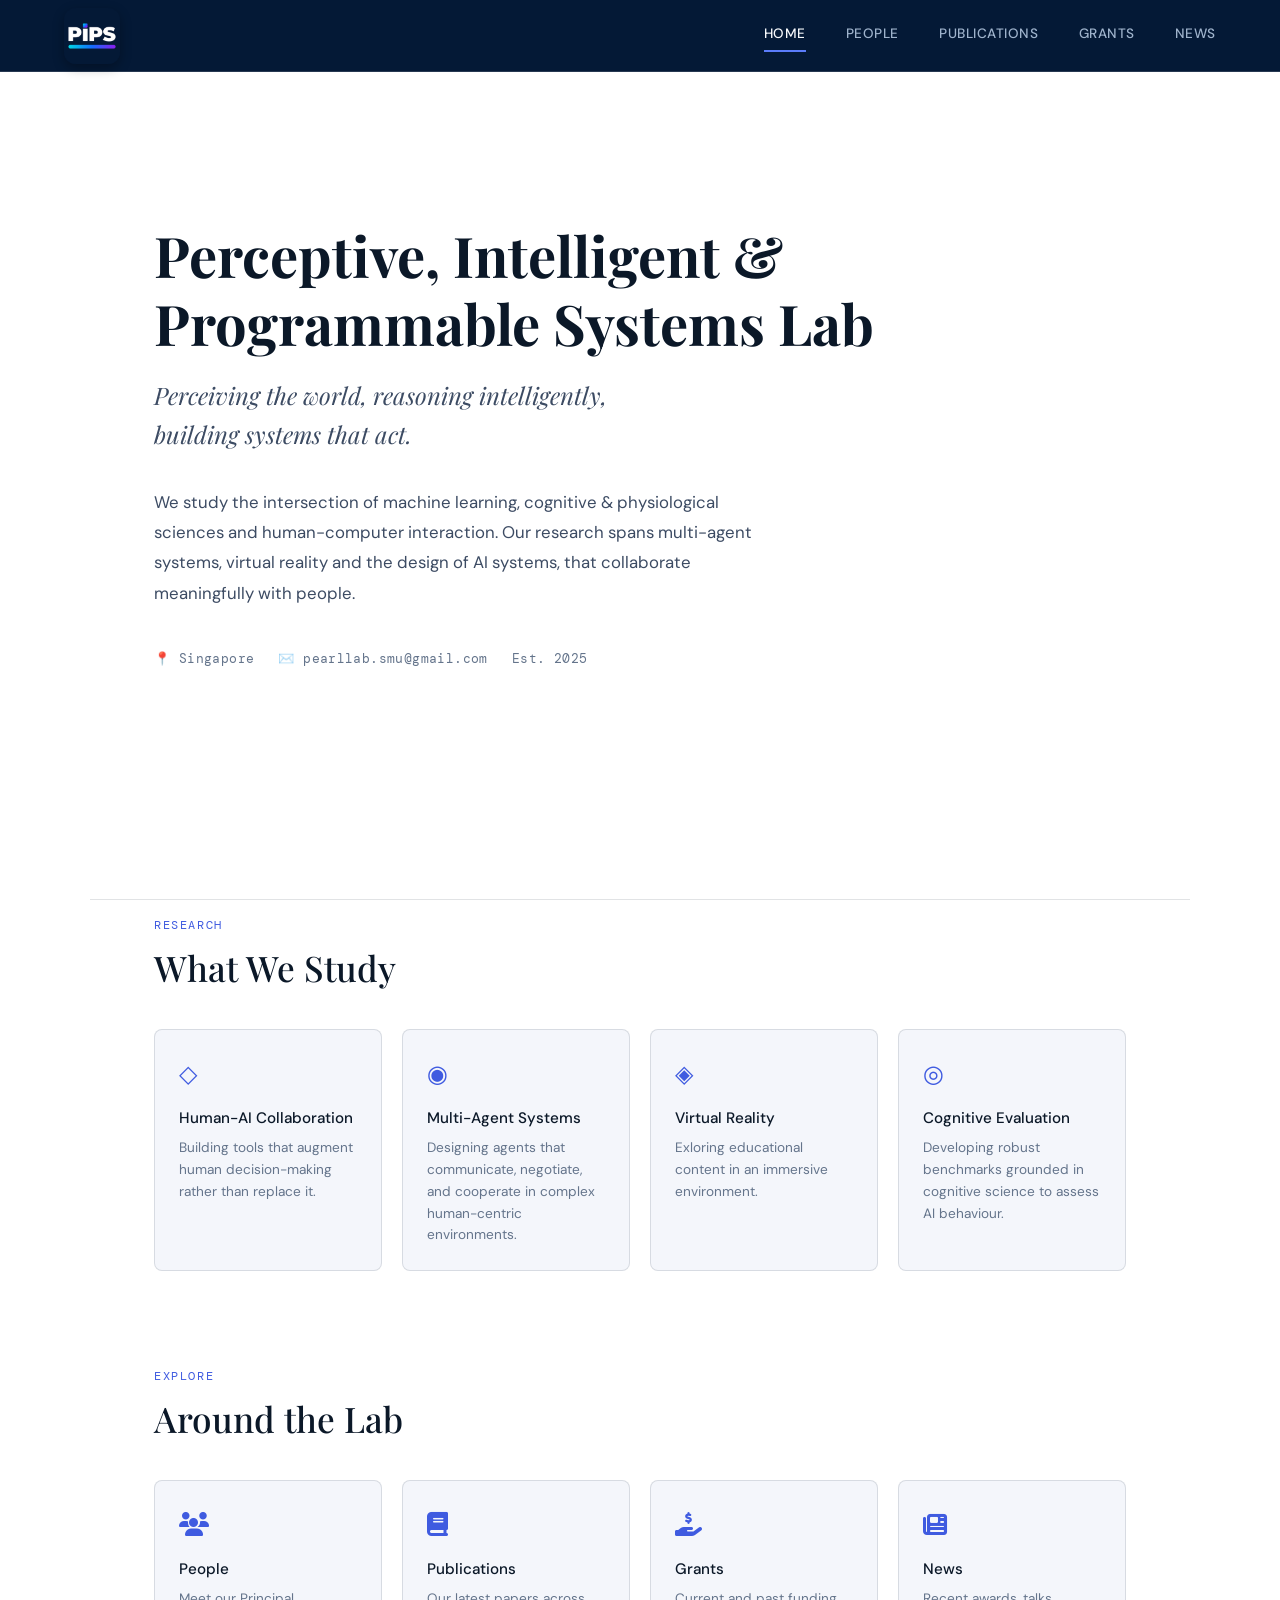
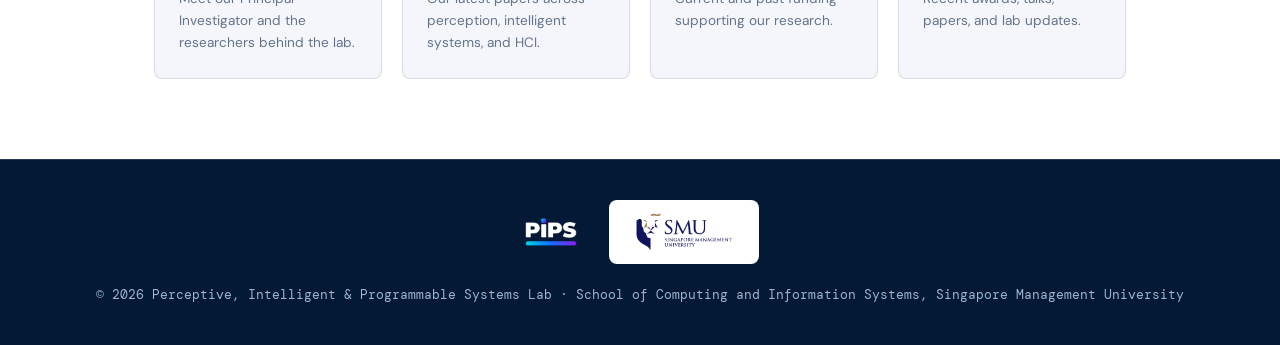
==== index.html @ 7d887eaa "people sub pages" ====
<!DOCTYPE html>
<html lang="en">

<head>
  <meta charset="UTF-8" />
  <meta name="viewport" content="width=device-width, initial-scale=1.0" />
  <title>PIPS Lab</title>
  <link rel="icon" href="/images/PIPS-favicons/favicon.ico" sizes="48x48">
  <link rel="icon" type="image/png" sizes="32x32" href="/images/PIPS-favicons/favicon-32x32.png">
  <link rel="icon" type="image/png" sizes="16x16" href="/images/PIPS-favicons/favicon-16x16.png">
  <link rel="apple-touch-icon" sizes="180x180" href="/images/PIPS-favicons/apple-touch-icon.png">
  <link rel="manifest" href="/images/PIPS-favicons/site.webmanifest">
  <meta name="theme-color" content="#041936">
  <link rel="preconnect" href="https://fonts.googleapis.com" />
  <link rel="preconnect" href="https://fonts.gstatic.com" crossorigin />
  <link rel="stylesheet" href="https://cdnjs.cloudflare.com/ajax/libs/font-awesome/6.5.1/css/all.min.css" />
  <link
    href="https://fonts.googleapis.com/css2?family=Playfair+Display:ital,wght@0,500;0,700;1,500&family=DM+Sans:wght@300;400;500&family=DM+Mono:wght@400&display=swap"
    rel="stylesheet" />
  <meta name="google-site-verification" content="FxL3fvfdQCImdmo99AYAmWjwoZoB-DfS0PSXIp6NQ-M" />
  <link rel="stylesheet" href="/styles.css" />
</head>

<body>

  <nav id="main-nav">
    <a class="nav-brand" href="/index.html">
      <img src="/images/PIPS-favicons/apple-touch-icon.png" alt="PIPS Lab Logo" id="nav-logo" />
    </a>
    <a class="nav-link active" href="/index.html">Home</a>
    <a class="nav-link" href="/people.html">People</a>
    <a class="nav-link" href="/publications.html">Publications</a>
    <a class="nav-link" href="/grants.html">Grants</a>
    <a class="nav-link" href="/news.html">News</a>
  </nav>

  <main>

  <section id="home">
    <h1 id="hero-fullname"></h1>
    <p class="hero-tagline" id="hero-tagline"></p>
    <p class="hero-desc" id="hero-desc"></p>
    <div class="hero-meta" id="hero-meta"></div>
  </section>

  <section id="research">
    <p class="section-label">Research</p>
    <h2>What We Study</h2>
    <div class="themes-grid" id="themes-grid"></div>
  </section>

  <section id="explore">
    <p class="section-label">Explore</p>
    <h2>Around the Lab</h2>
    <div class="portal-grid">
      <a class="theme-card fade-in" href="/people.html">
        <div class="theme-icon"><i class="fa-solid fa-users"></i></div>
        <div class="theme-title">People</div>
        <div class="theme-text">Meet our Principal Investigator and the researchers behind the lab.</div>
      </a>
      <a class="theme-card fade-in" href="/publications.html">
        <div class="theme-icon"><i class="fa-solid fa-book"></i></div>
        <div class="theme-title">Publications</div>
        <div class="theme-text">Our latest papers across perception, intelligent systems, and HCI.</div>
      </a>
      <a class="theme-card fade-in" href="/grants.html">
        <div class="theme-icon"><i class="fa-solid fa-hand-holding-dollar"></i></div>
        <div class="theme-title">Grants</div>
        <div class="theme-text">Current and past funding supporting our research.</div>
      </a>
      <a class="theme-card fade-in" href="/news.html">
        <div class="theme-icon"><i class="fa-solid fa-newspaper"></i></div>
        <div class="theme-title">News</div>
        <div class="theme-text">Recent awards, talks, papers, and lab updates.</div>
      </a>
    </div>
  </section>

  </main>

  <footer id="footer"></footer>

  <script src="/script.js" defer></script>
</body>

</html>
---- styles.css ----
*,
*::before,
*::after {
  box-sizing: border-box;
  margin: 0;
  padding: 0;
}

:root {
  /* ── PIPS Lab Light Theme ── */
  --ink: #0b1828;
  /* Brand navy for primary text */
  --ink2: #3c4b63;
  /* Muted slate-navy for secondary text */
  --ink3: #64748b;
  /* Slate gray for tertiary text/dates */
  --paper: #ffffff;
  /* White main background */
  --paper2: #f4f6fb;
  /* Very light blue-gray for cards and sections */
  --paper3: #e7ecf6;
  /* Light blue-gray still for tags and highlights */
  --accent: #3f5be0;
  /* Blue from the logo gradient, darkened for contrast on white */
  --accent2: #7c3aed;
  /* Violet from the logo gradient, for hover states */
  --gold: #0e8a9c;
  /* Cyan from the logo gradient, darkened for contrast on white */
  --gradient: linear-gradient(90deg, #22d3ee, #3f5be0, #7c3aed);
  /* Full logo gradient, for accent bars */
  --line: rgba(11, 24, 40, 0.12);
  /* Subtle dark borders */

  /* ── Header/footer chrome — always the brand navy, regardless of the light body theme ── */
  --chrome-bg: #041936;
  --chrome-ink: #f7f9fc;
  --chrome-ink3: #9fb3cc;
  --chrome-accent: #5b7cfa;
  --chrome-line: rgba(255, 255, 255, 0.14);

  /* ── Structure & Typography ── */
  --radius: 8px;
  /* Slightly rounder corners often look better in dark mode */
  --ff-serif: 'Playfair Display', Georgia, serif;
  --ff-sans: 'DM Sans', system-ui, sans-serif;
  --ff-mono: 'DM Mono', monospace;
  --nav-h: 72px;
  --max: 1100px;
  --ease: cubic-bezier(.4, 0, .2, 1);
}

html {
  scroll-behavior: smooth;
}

body {
  font-family: var(--ff-sans);
  background: var(--paper);
  color: var(--ink);
  font-size: 16px;
  line-height: 1.65;
  min-height: 100vh;
  display: flex;
  flex-direction: column;
}

main {
  flex: 1 0 auto;
}

/* ── Nav ──────────────────────────────────────────────── */
nav {
  position: fixed;
  top: 0;
  left: 0;
  right: 0;
  z-index: 100;
  height: var(--nav-h);
  background: var(--chrome-bg);
  /* Solid brand navy — matches the logo icon's own background exactly */
  border-bottom: 1px solid var(--chrome-line);
  display: flex;
  align-items: center;
  padding: 0 clamp(1.5rem, 5vw, 4rem);
  gap: 2.5rem;
}

.nav-brand {
  display: flex;
  align-items: center;
  margin-right: auto;
  text-decoration: none;
}

nav a.nav-link {
  font-size: .85rem;
  font-weight: 500;
  letter-spacing: .04em;
  text-transform: uppercase;
  text-decoration: none;
  color: var(--chrome-ink3);
  padding: .25rem 0;
  border-bottom: 2px solid transparent;
  transition: color .2s var(--ease), border-color .2s var(--ease);
}

nav a.nav-link:hover,
nav a.nav-link.active {
  color: var(--chrome-ink);
  border-color: var(--chrome-accent);
}

#nav-logo {
  height: 56px;
  width: 56px;
  object-fit: contain;
  border-radius: 12px;
  /* Matches the app icon's own rounded-square shape */
  display: block;
  box-shadow: 0 4px 12px rgba(0, 0, 0, 0.3);
  /* Adds a subtle shadow to separate it from the background */
}

/* ── Sections ─────────────────────────────────────────── */
section {
  padding: calc(var(--nav-h) + 3rem) clamp(1.5rem, 5vw, 4rem) 5rem;
  max-width: var(--max);
  margin: 0 auto;
}

section+section {
  padding-top: 1rem;
}

.section-label {
  font-family: var(--ff-mono);
  font-size: .72rem;
  letter-spacing: .14em;
  text-transform: uppercase;
  color: var(--accent);
  margin-bottom: .75rem;
}

h1,
h2 {
  font-family: var(--ff-serif);
  line-height: 1.2;
}

h1 {
  font-size: clamp(2.2rem, 5vw, 3.5rem);
  font-weight: 700;
}

h2 {
  font-size: clamp(1.6rem, 3vw, 2.2rem);
  font-weight: 500;
  margin-bottom: 2.5rem;
}

/* ── Hero ──────────────────────────────────────────────── */
#home {
  min-height: 100vh;
  display: flex;
  flex-direction: column;
  justify-content: center;
  padding-top: var(--nav-h);
  padding-bottom: 5rem;
  border-bottom: 1px solid var(--line);
}

.hero-tagline {
  font-family: var(--ff-serif);
  font-size: clamp(1.1rem, 2.5vw, 1.5rem);
  font-style: italic;
  color: var(--ink2);
  margin: 1.25rem 0 2rem;
  max-width: 520px;
}

.hero-desc {
  font-size: 1.05rem;
  color: var(--ink2);
  max-width: 600px;
  line-height: 1.8;
  margin-bottom: 2.5rem;
}

.hero-meta {
  display: flex;
  flex-wrap: wrap;
  gap: 1.5rem;
  font-size: .82rem;
  color: var(--ink3);
  font-family: var(--ff-mono);
  letter-spacing: .03em;
}

.hero-meta span {
  display: flex;
  align-items: center;
  gap: .4rem;
}

.btn {
  display: inline-block;
  padding: .65rem 1.5rem;
  border-radius: var(--radius);
  font-size: .85rem;
  font-weight: 500;
  letter-spacing: .03em;
  cursor: pointer;
  text-decoration: none;
  transition: all .2s var(--ease);
}

.btn-outline {
  background: transparent;
  color: var(--ink);
  border: 1.5px solid var(--ink3);
}

.btn-outline:hover {
  border-color: var(--accent);
  color: var(--accent);
}

/* Research themes grid */
.themes-grid {
  display: grid;
  grid-template-columns: repeat(auto-fill, minmax(220px, 1fr));
  gap: 1.25rem;
}

.theme-card {
  padding: 1.5rem;
  background: var(--paper2);
  border: 1px solid var(--line);
  border-radius: var(--radius);
  transition: transform .2s var(--ease), box-shadow .2s var(--ease);
}

.theme-card:hover {
  transform: translateY(-3px);
  box-shadow: 0 8px 24px rgba(0, 0, 0, .08);
}

/* Explore portal grid on the home page — same card look, no top divider */
.portal-grid {
  display: grid;
  grid-template-columns: repeat(auto-fill, minmax(220px, 1fr));
  gap: 1.25rem;
}

a.theme-card {
  text-decoration: none;
  color: inherit;
  display: block;
}

a.theme-card:hover {
  border-color: var(--accent);
}

.theme-icon {
  font-size: 1.5rem;
  color: var(--accent);
  margin-bottom: .75rem;
}

.theme-title {
  font-weight: 500;
  font-size: .95rem;
  margin-bottom: .4rem;
}

.theme-text {
  font-size: .85rem;
  color: var(--ink3);
  line-height: 1.6;
}

/* ── People ────────────────────────────────────────────── */

.people-group {
  margin-bottom: 3rem;
}

.people-group-label {
  font-family: var(--ff-mono);
  font-size: .72rem;
  letter-spacing: .12em;
  text-transform: uppercase;
  color: var(--ink3);
  border-bottom: 1px solid var(--line);
  padding-bottom: .5rem;
  margin-bottom: 1.5rem;
}

.people-grid {
  display: grid;
  grid-template-columns: repeat(auto-fill, minmax(200px, 1fr));
  gap: 1.25rem;
}

.person-card {
  display: block;
  color: inherit;
  text-decoration: none;
  background: var(--paper2);
  border: 1px solid var(--line);
  border-radius: var(--radius);
  overflow: hidden;
  cursor: pointer;
  transition: transform .2s var(--ease), box-shadow .2s var(--ease);
}

.person-card:hover {
  transform: translateY(-3px);
  box-shadow: 0 12px 30px rgba(0, 0, 0, .1);
}

.person-photo {
  width: 100%;
  aspect-ratio: 1;
  object-fit: cover;
  display: block;
  filter: grayscale(20%);
  transition: filter .3s;
}

.person-card:hover .person-photo {
  filter: grayscale(0%);
}

.person-info {
  padding: 1rem;
}

.person-name {
  font-weight: 500;
  font-size: .95rem;
}

.person-role {
  font-size: .78rem;
  color: var(--ink3);
  margin-top: .2rem;
}

/* ── Publications ──────────────────────────────────────── */

.pub-filters {
  display: flex;
  flex-wrap: wrap;
  gap: .5rem;
  margin-bottom: 2rem;
}

.filter-btn {
  font-size: .78rem;
  font-family: var(--ff-mono);
  letter-spacing: .05em;
  padding: .3rem .85rem;
  border-radius: 999px;
  border: 1.5px solid var(--line);
  background: transparent;
  color: var(--ink3);
  cursor: pointer;
  transition: all .15s;
}

.filter-btn.active,
.filter-btn:hover {
  border-color: var(--accent);
  color: var(--accent);
  background: rgba(63, 91, 224, .08);
}

/* Compound selector so it outranks the `.pub-card { display: flex }` below */
.pub-card.pub-hidden {
  display: none;
}

.pub-list {
  display: flex;
  flex-direction: column;
  gap: 1.25rem;
}

/* ── Publications ──────────────────────────────────────── */
.pub-card {
  display: flex;
  gap: 1.5rem;
  padding: 1.5rem 1.75rem;
  background: var(--paper2);
  border: 1px solid var(--line);
  border-radius: var(--radius);
  border-left: 4px solid transparent;
  transition: border-color .2s, box-shadow .2s;
}

.pub-card:hover {
  border-left-color: var(--accent);
  box-shadow: 0 4px 16px rgba(0, 0, 0, .07);
}

.pub-card.featured {
  border-left-color: var(--gold);
}

/* New classes for the publication image */
.pub-image-wrapper {
  flex: 0 0 220px;
  /* Increased from 160px to 220px */
  display: flex;
  align-items: center;
  /* Vertical centering */
  justify-content: center;
  /* Horizontal centering */
  padding: 0.5rem;
  /* Optional: adds a little breathing room */
}

.pub-image {
  width: 100%;
  max-width: 200px;
  /* Limits the image size so it doesn't touch the edges */
  height: auto;
  border-radius: 4px;
  object-fit: contain;
  /* Changed from 'cover' to 'contain' to avoid cropping */
  border: 1px solid var(--line);
  box-shadow: 0 4px 12px rgba(0, 0, 0, 0.2);
  /* Added a shadow for extra depth */
}

.pub-info {
  flex: 1;
  min-width: 0;
  /* Prevents text from overflowing the flex container */
}

/* Make it responsive for mobile */
@media (max-width: 650px) {
  .pub-card {
    flex-direction: column;
    align-items: center;
    /* Centers the image and text blocks on mobile */
    text-align: center;
    /* Optional: centers text for a balanced mobile look */
  }

  .pub-image-wrapper {
    flex: 0 0 auto;
    width: 100%;
    max-width: 280px;
    /* Allow it to be even larger on mobile */
    margin-bottom: 1rem;
  }
}

.pub-top {
  display: flex;
  align-items: flex-start;
  justify-content: space-between;
  gap: 1rem;
  flex-wrap: wrap;
}

.pub-title {
  font-weight: 500;
  font-size: 1rem;
  line-height: 1.45;
}

.pub-badge {
  font-size: .68rem;
  font-family: var(--ff-mono);
  letter-spacing: .06em;
  text-transform: uppercase;
  background: var(--gold);
  color: #fff;
  padding: .18rem .55rem;
  border-radius: 999px;
  flex-shrink: 0;
  margin-top: .1rem;
}

.pub-authors {
  font-size: .83rem;
  color: var(--ink3);
  margin: .4rem 0;
}

.pub-authors .self {
  color: var(--accent);
  font-weight: 500;
}

.pub-venue {
  font-size: .8rem;
  font-family: var(--ff-mono);
  color: var(--ink2);
  font-weight: 400;
}

.pub-tags {
  display: flex;
  flex-wrap: wrap;
  gap: .4rem;
  margin-top: .75rem;
}

.pub-tag {
  font-size: .72rem;
  padding: .15rem .55rem;
  background: var(--paper3);
  border-radius: 999px;
  color: var(--ink3);
  font-family: var(--ff-mono);
}

.pub-abstract {
  font-size: .84rem;
  color: var(--ink3);
  margin-top: .75rem;
  line-height: 1.65;
  display: none;
}

.pub-card.expanded .pub-abstract {
  display: block;
}

.pub-links {
  display: flex;
  gap: .65rem;
  margin-top: 1rem;
  flex-wrap: wrap;
}

.pub-link {
  font-size: .76rem;
  font-family: var(--ff-mono);
  text-decoration: none;
  color: var(--accent);
  border-bottom: 1px solid var(--accent);
  transition: opacity .15s;
}

.pub-link:hover {
  opacity: .7;
}

.pub-toggle {
  background: none;
  border: none;
  cursor: pointer;
  font-size: .76rem;
  font-family: var(--ff-mono);
  color: var(--ink3);
  margin-top: 1rem;
  display: block;
  transition: color .15s;
}

.pub-toggle:hover {
  color: var(--ink);
}

/* ── News ──────────────────────────────────────────────── */
#news {}

.news-list {
  display: flex;
  flex-direction: column;
}

.news-item {
  display: grid;
  grid-template-columns: 140px 1fr;
  gap: 2rem;
  padding: 1.75rem 0;
  border-bottom: 1px solid var(--line);
}

@media(max-width:560px) {
  .news-item {
    grid-template-columns: 1fr;
    gap: .5rem;
  }
}

.news-date-col {
  padding-top: .1rem;
}

.news-date {
  font-family: var(--ff-mono);
  font-size: .75rem;
  color: var(--ink3);
}

.news-cat {
  display: inline-block;
  margin-top: .4rem;
  font-size: .68rem;
  font-family: var(--ff-mono);
  letter-spacing: .06em;
  text-transform: uppercase;
  padding: .15rem .5rem;
  border-radius: 3px;
}

.news-title {
  font-weight: 500;
  font-size: 1rem;
  margin-bottom: .4rem;
}

.news-body {
  font-size: .88rem;
  color: var(--ink2);
  line-height: 1.7;
}

.cat-Award {
  background: #fef3c7;
  color: #92400e;
}

.cat-Paper {
  background: #dbeafe;
  color: #1e40af;
}

.cat-Talk {
  background: #d1fae5;
  color: #065f46;
}

.cat-Join {
  background: #ede9fe;
  color: #5b21b6;
}

.cat-Grant {
  background: #fee2e2;
  color: #991b1b;
}

/* ── Footer ────────────────────────────────────────────── */
footer {
  flex-shrink: 0;
  display: flex;
  flex-direction: column;
  align-items: center;
  gap: 1.25rem;
  text-align: center;
  padding: 2.5rem clamp(1.5rem, 5vw, 4rem);
  font-size: .8rem;
  color: var(--chrome-ink3);
  font-family: var(--ff-mono);
  background: var(--chrome-bg);
  border-top: 1px solid var(--chrome-line);
}

footer a {
  color: var(--chrome-ink);
  text-decoration: underline;
}

.footer-logos {
  display: flex;
  align-items: center;
  justify-content: center;
  flex-wrap: wrap;
  gap: 1.75rem;
}

.footer-logo-pips {
  height: 60px;
  width: 60px;
  object-fit: contain;
  border-radius: 13px;
  display: block;
}

.footer-logo-smu {
  height: 64px;
  width: auto;
  display: block;
  background: #fff;
  padding: .65rem 1.25rem;
  border-radius: 8px;
}

/* ── Scroll fade-in animation ──────────────────────────── */
.fade-in {
  opacity: 0;
  transform: translateY(18px);
  transition: opacity .5s var(--ease), transform .5s var(--ease);
}

.fade-in.visible {
  opacity: 1;
  transform: none;
}

/* ── Person profile page (/people/<name>) — a full page, not a boxed card ── */
#profile {
  min-height: 100vh;
  display: flex;
  align-items: center;
}

.profile-layout {
  display: grid;
  grid-template-columns: 320px 1fr;
  gap: 4rem;
  align-items: center;
}

@media (max-width: 768px) {
  .profile-layout {
    grid-template-columns: 1fr;
    text-align: center;
    gap: 2rem;
  }
}

.profile-photo {
  width: 100%;
  aspect-ratio: 1;
  object-fit: cover;
  border-radius: 50%;
  box-shadow: 0 12px 40px rgba(0, 0, 0, 0.18);
}

.profile-name {
  font-family: var(--ff-serif);
  font-size: clamp(2rem, 4vw, 3rem);
  color: var(--ink);
  margin-bottom: 0.5rem;
}

.profile-role {
  font-family: var(--ff-mono);
  font-size: 0.9rem;
  color: var(--accent);
  letter-spacing: 0.05em;
  text-transform: uppercase;
  margin-bottom: 1.75rem;
}

.profile-bio {
  font-size: 1.1rem;
  color: var(--ink2);
  line-height: 1.85;
  margin-bottom: 2.5rem;
  max-width: 640px;
}

.profile-links {
  display: flex;
  flex-wrap: wrap;
  gap: 1rem;
}

.profile-links .btn {
  display: inline-flex;
  align-items: center;
  gap: 0.5rem;
  /* Space between the icon and text */
}

@media (max-width: 768px) {
  .profile-links {
    justify-content: center;
  }
}

/* ── Grants ────────────────────────────────────────────── */

.grants-list {
  display: flex;
  flex-direction: column;
  gap: 1.25rem;
}

.grant-card {
  padding: 1.5rem 1.75rem;
  background: var(--paper2);
  border: 1px solid var(--line);
  border-radius: var(--radius);
  border-left: 4px solid var(--accent);
  /* Matches the featured pub gold line */
  transition: transform 0.2s var(--ease), box-shadow 0.2s var(--ease);
}

.grant-card:hover {
  transform: translateY(-2px);
  box-shadow: 0 4px 16px rgba(0, 0, 0, 0.15);
}

.grant-top {
  display: flex;
  justify-content: space-between;
  align-items: flex-start;
  gap: 1rem;
  flex-wrap: wrap;
  margin-bottom: 0.75rem;
}

.grant-title {
  font-weight: 500;
  font-size: 1.1rem;
  line-height: 1.4;
  color: var(--ink);
  font-family: var(--ff-serif);
}

.grant-amount {
  font-family: var(--ff-mono);
  font-size: 0.85rem;
  color: var(--gold);
  font-weight: 500;
  padding: 0.2rem 0.6rem;
  background: rgba(14, 138, 156, 0.1);
  border-radius: 4px;
  white-space: nowrap;
}

.grant-details {
  display: flex;
  flex-wrap: wrap;
  column-gap: 1.5rem;
  row-gap: 0.25rem;
  margin-bottom: 0.5rem;
}

.grant-meta {
  font-size: 0.85rem;
  color: var(--ink2);
}

.grant-meta strong {
  color: var(--ink3);
  font-family: var(--ff-mono);
  font-weight: normal;
  text-transform: uppercase;
  font-size: 0.75rem;
  letter-spacing: 0.05em;
}

.grant-desc {
  font-size: 0.88rem;
  color: var(--ink3);
  margin-top: 0.75rem;
  line-height: 1.6;
}

.grant-card.grant-hidden {
  display: none;
}

.grants-more {
  display: flex;
  justify-content: center;
  margin-top: 1.5rem;
}

.grants-toggle {
  font-size: .78rem;
  font-family: var(--ff-mono);
  letter-spacing: .05em;
  padding: .45rem 1.1rem;
  border-radius: 999px;
  border: 1.5px solid var(--line);
  background: transparent;
  color: var(--ink3);
  cursor: pointer;
  transition: all .15s;
}

.grants-toggle:hover {
  border-color: var(--accent);
  color: var(--accent);
  background: rgba(63, 91, 224, .08);
}
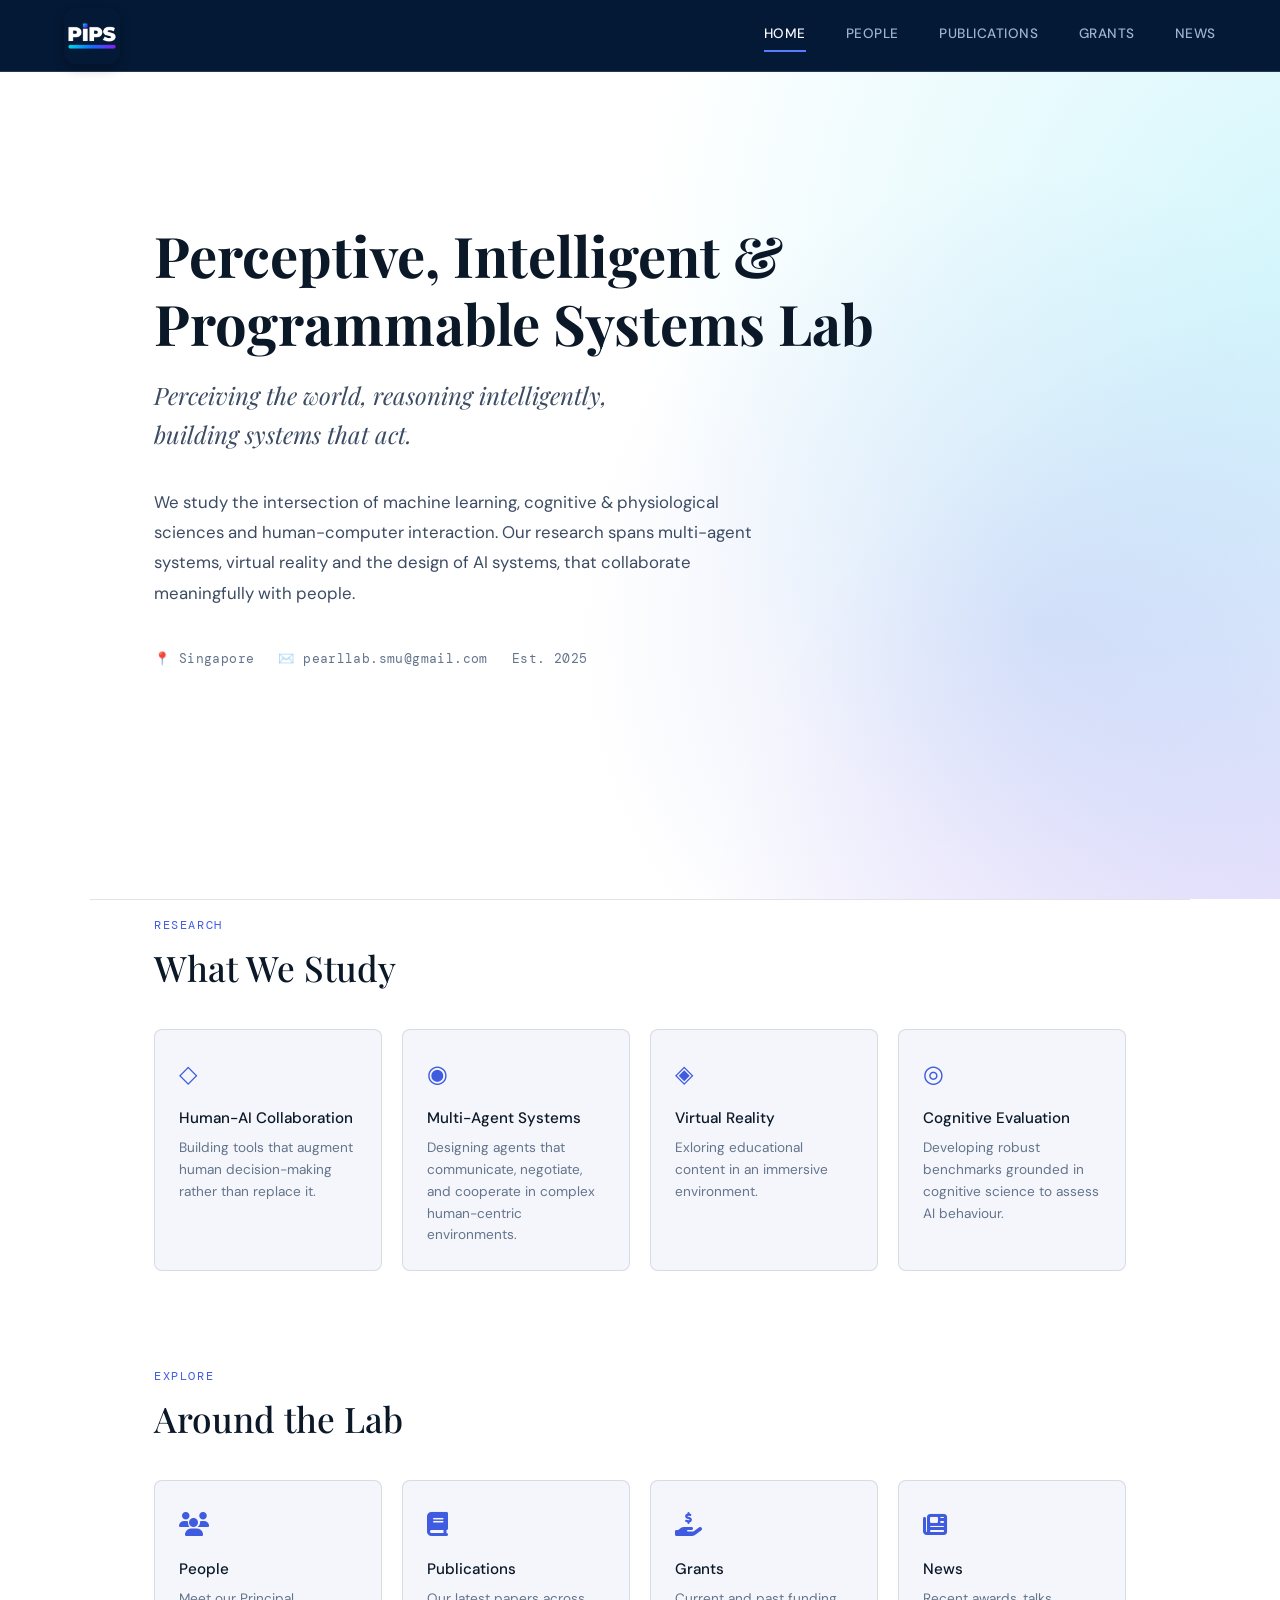
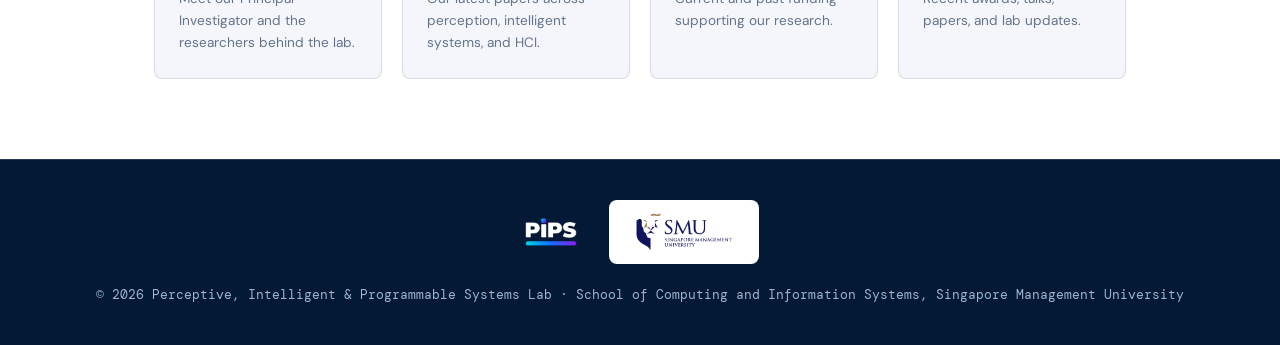
==== commit 9d5223ee: "tweaks" ====
--- a/index.html
+++ b/index.html
@@ -37,10 +37,11 @@
   <main>
 
   <section id="home">
-    <h1 id="hero-fullname"></h1>
-    <p class="hero-tagline" id="hero-tagline"></p>
-    <p class="hero-desc" id="hero-desc"></p>
-    <div class="hero-meta" id="hero-meta"></div>
+    <div class="hero-bg" aria-hidden="true"></div>
+    <h1 id="hero-fullname" class="fade-in"></h1>
+    <p class="hero-tagline fade-in" id="hero-tagline"></p>
+    <p class="hero-desc fade-in" id="hero-desc"></p>
+    <div class="hero-meta fade-in" id="hero-meta"></div>
   </section>
 
   <section id="research">
--- a/styles.css
+++ b/styles.css
@@ -62,6 +62,10 @@
   min-height: 100vh;
   display: flex;
   flex-direction: column;
+  /* Safety net for .hero-bg's 100vw full-bleed trick below: 100vw can be a
+     few px wider than the visible viewport when a scrollbar is present,
+     which would otherwise force a horizontal scrollbar into existence. */
+  overflow-x: hidden;
 }
 
 main {
@@ -160,6 +164,7 @@
 
 /* ── Hero ──────────────────────────────────────────────── */
 #home {
+  position: relative;
   min-height: 100vh;
   display: flex;
   flex-direction: column;
@@ -167,6 +172,68 @@
   padding-top: var(--nav-h);
   padding-bottom: 5rem;
   border-bottom: 1px solid var(--line);
+}
+
+/* Ambient "aurora" background — soft CSS gradients in the logo's own
+   cyan/blue/violet. #home itself is capped at max-width:1100px and centered
+   (the generic `section` rule above), which is fine for the text but much
+   narrower than the browser window — so this deliberately escapes that box
+   via the left:50%/width:100vw/translateX(-50%) trick to actually span the
+   full viewport width, with `body`'s overflow-x:hidden above as a guard
+   against the 100vw-vs-scrollbar rounding issue that trick can cause.
+   top:0/bottom:0 ties its height exactly to #home's own height, and the
+   drift below only ever pans the gradient via background-position — the
+   element's box itself never moves or scales — so there is nothing here
+   that can ever clip or bleed into neighboring sections. */
+.hero-bg {
+  position: absolute;
+  top: 0;
+  bottom: 0;
+  left: 50%;
+  width: 100vw;
+  transform: translateX(-50%);
+  z-index: 0;
+  pointer-events: none;
+  background:
+    radial-gradient(circle at 74% 22%, rgba(34, 211, 238, .20), transparent 42%),
+    radial-gradient(circle at 80% 80%, rgba(124, 58, 237, .18), transparent 42%),
+    radial-gradient(circle at 58% 50%, rgba(63, 91, 224, .14), transparent 38%);
+  background-size: 140% 140%;
+  animation: heroAuroraDrift 30s ease-in-out infinite alternate;
+}
+
+@keyframes heroAuroraDrift {
+  0% { background-position: 0% 0%; }
+  100% { background-position: 6% 5%; }
+}
+
+/* Keep the decoration out of the way once there's no room for it beside the text */
+@media (max-width: 900px) {
+  .hero-bg { display: none; }
+}
+
+/* Everything in the hero sits above the background layer */
+#home > *:not(.hero-bg) {
+  position: relative;
+  z-index: 1;
+}
+
+/* Staggered entrance: reuses the site's existing .fade-in/.visible reveal
+   (see script.js's observeFadeIns) rather than a separate keyframe, so the
+   reveal is guaranteed to start only once the hero's real content has
+   actually been filled in, not before. */
+#hero-fullname.fade-in { transition-delay: .05s; }
+.hero-tagline.fade-in { transition-delay: .15s; }
+.hero-desc.fade-in { transition-delay: .25s; }
+.hero-meta.fade-in { transition-delay: .35s; }
+
+@media (prefers-reduced-motion: reduce) {
+  .hero-bg { animation: none; }
+  .fade-in {
+    transition: none;
+    opacity: 1;
+    transform: none;
+  }
 }
 
 .hero-tagline {
@@ -715,27 +782,39 @@
   align-items: center;
 }
 
-.profile-layout {
-  display: grid;
-  grid-template-columns: 320px 1fr;
-  gap: 4rem;
-  align-items: center;
-}
-
-@media (max-width: 768px) {
-  .profile-layout {
-    grid-template-columns: 1fr;
-    text-align: center;
-    gap: 2rem;
-  }
+/* Name/role/links/bio flow as normal text, wrapping in the space beside the
+   floated photo for as long as the photo has height. Once that text runs
+   taller than the photo, it automatically continues at the container's
+   full width below it — this is plain CSS float behavior, not a fixed
+   two-column split, so it "merges" on its own with no JS/measuring needed. */
+.profile-layout::after {
+  content: "";
+  display: block;
+  clear: both;
 }
 
 .profile-photo {
-  width: 100%;
+  float: left;
+  width: 320px;
   aspect-ratio: 1;
   object-fit: cover;
   border-radius: 50%;
   box-shadow: 0 12px 40px rgba(0, 0, 0, 0.18);
+  margin: 0 4rem 2rem 0;
+}
+
+@media (max-width: 768px) {
+  .profile-photo {
+    float: none;
+    display: block;
+    width: 220px;
+    max-width: 60vw;
+    margin: 0 auto 1.5rem;
+  }
+
+  .profile-layout {
+    text-align: center;
+  }
 }
 
 .profile-name {
@@ -754,18 +833,11 @@
   margin-bottom: 1.75rem;
 }
 
-.profile-bio {
-  font-size: 1.1rem;
-  color: var(--ink2);
-  line-height: 1.85;
-  margin-bottom: 2.5rem;
-  max-width: 640px;
-}
-
 .profile-links {
   display: flex;
   flex-wrap: wrap;
   gap: 1rem;
+  margin-bottom: 1.75rem;
 }
 
 .profile-links .btn {
@@ -779,6 +851,15 @@
   .profile-links {
     justify-content: center;
   }
+}
+
+.profile-bio {
+  font-size: 1.1rem;
+  color: var(--ink2);
+  line-height: 1.85;
+  text-align: justify;
+  text-justify: inter-word;
+  hyphens: auto;
 }
 
 /* ── Grants ────────────────────────────────────────────── */
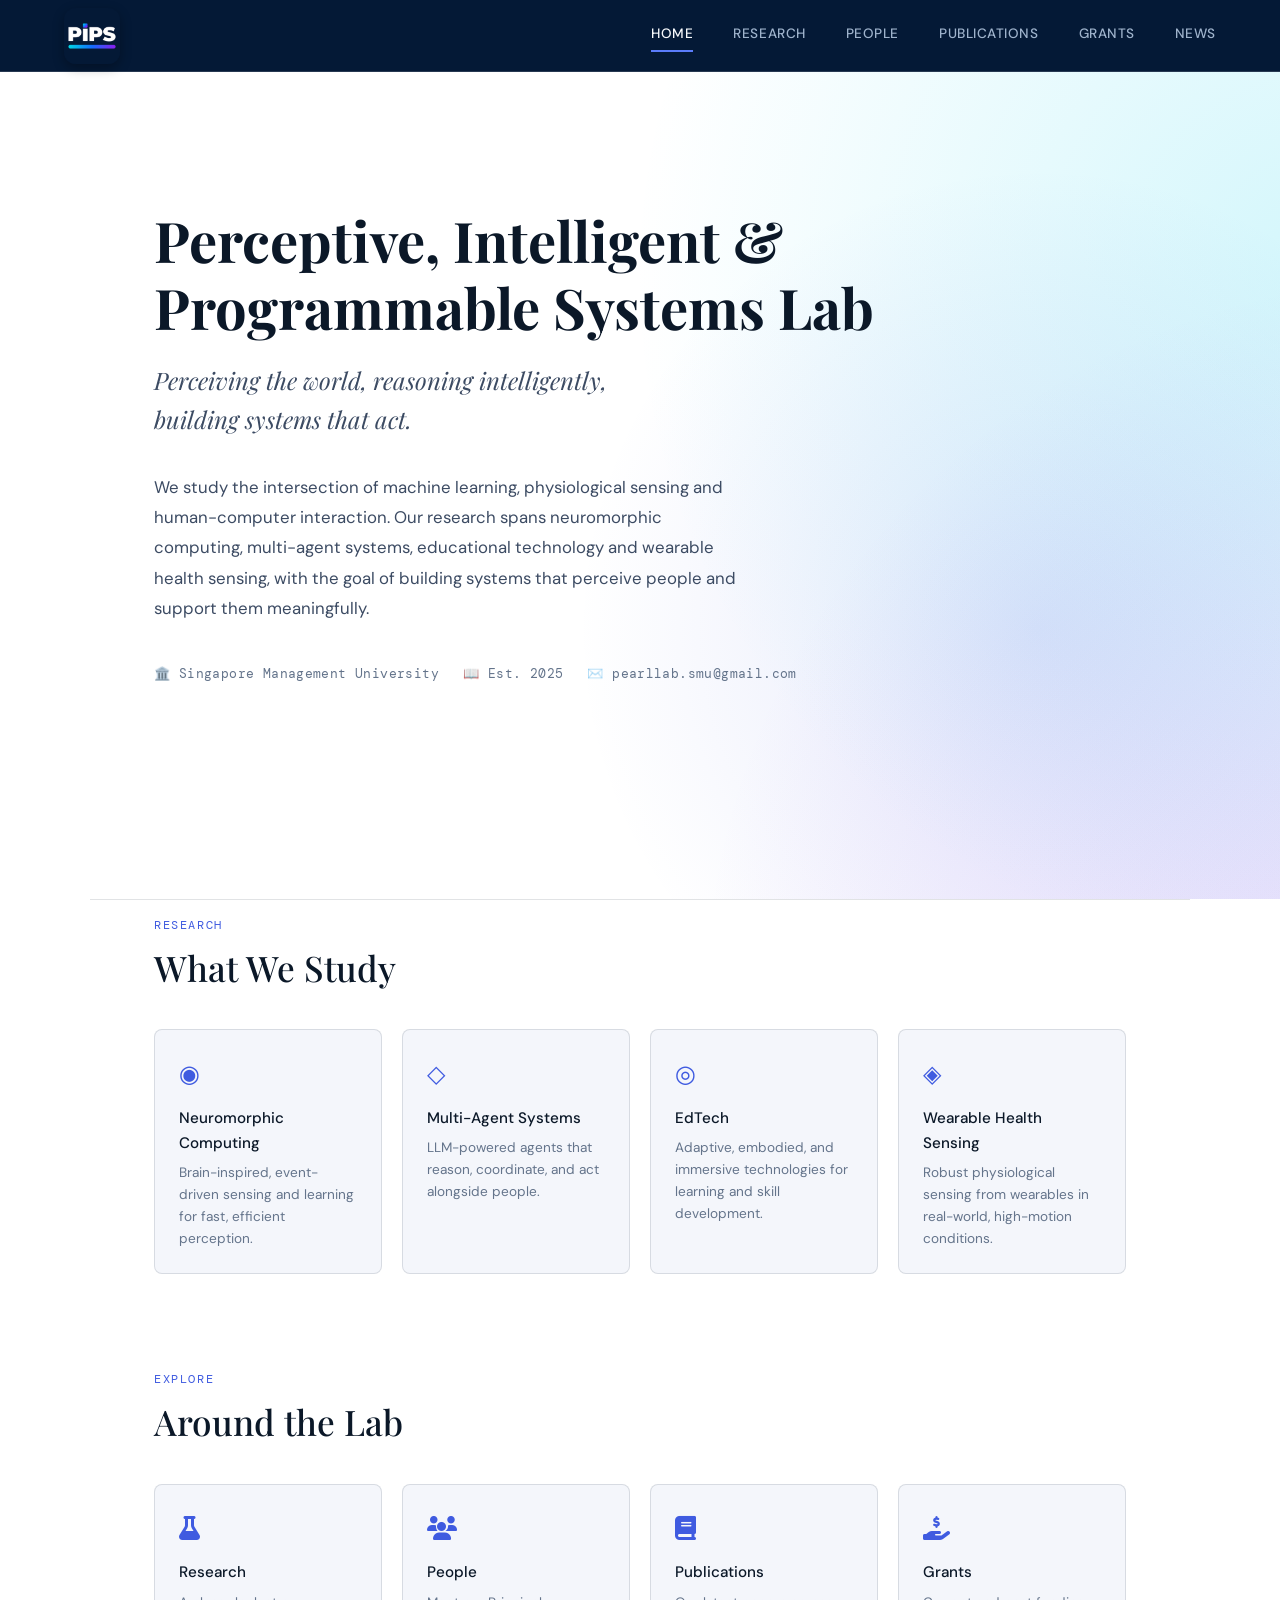
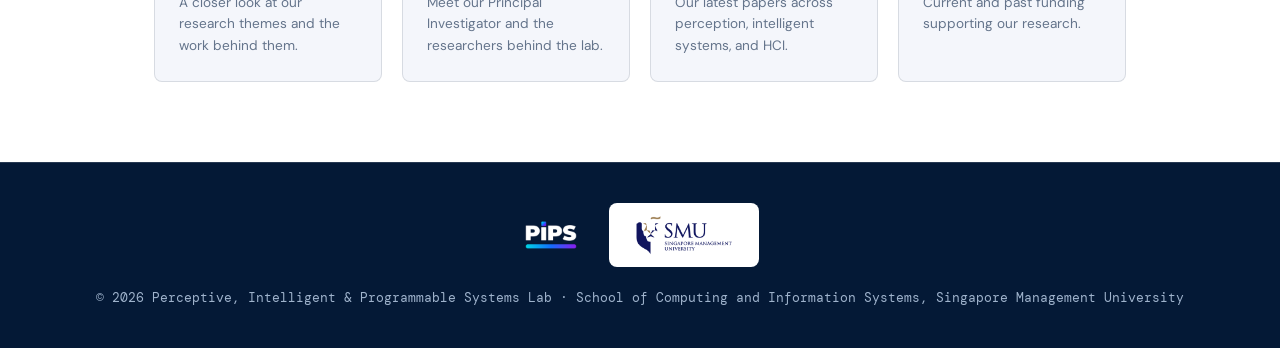
==== commit d9679d34: "dev" ====
--- a/index.html
+++ b/index.html
@@ -28,6 +28,7 @@
       <img src="/images/PIPS-favicons/apple-touch-icon.png" alt="PIPS Lab Logo" id="nav-logo" />
     </a>
     <a class="nav-link active" href="/index.html">Home</a>
+    <a class="nav-link" href="/research.html">Research</a>
     <a class="nav-link" href="/people.html">People</a>
     <a class="nav-link" href="/publications.html">Publications</a>
     <a class="nav-link" href="/grants.html">Grants</a>
@@ -54,6 +55,11 @@
     <p class="section-label">Explore</p>
     <h2>Around the Lab</h2>
     <div class="portal-grid">
+      <a class="theme-card fade-in" href="/research.html">
+        <div class="theme-icon"><i class="fa-solid fa-flask"></i></div>
+        <div class="theme-title">Research</div>
+        <div class="theme-text">A closer look at our research themes and the work behind them.</div>
+      </a>
       <a class="theme-card fade-in" href="/people.html">
         <div class="theme-icon"><i class="fa-solid fa-users"></i></div>
         <div class="theme-title">People</div>
@@ -69,11 +75,6 @@
         <div class="theme-title">Grants</div>
         <div class="theme-text">Current and past funding supporting our research.</div>
       </a>
-      <a class="theme-card fade-in" href="/news.html">
-        <div class="theme-icon"><i class="fa-solid fa-newspaper"></i></div>
-        <div class="theme-title">News</div>
-        <div class="theme-text">Recent awards, talks, papers, and lab updates.</div>
-      </a>
     </div>
   </section>
 
--- a/styles.css
+++ b/styles.css
@@ -347,6 +347,137 @@
   line-height: 1.6;
 }
 
+/* ── Research page ─────────────────────────────────────── */
+
+.research-list {
+  display: flex;
+  flex-direction: column;
+  gap: 1.5rem;
+}
+
+.research-theme {
+  padding: 1.75rem;
+  background: var(--paper2);
+  border: 1px solid var(--line);
+  border-left: 4px solid var(--accent);
+  border-radius: var(--radius);
+  /* Keep the anchor target clear of the fixed nav when jumping from the home page */
+  scroll-margin-top: calc(var(--nav-h) + 1rem);
+}
+
+.research-head {
+  display: flex;
+  align-items: center;
+  gap: .75rem;
+  margin-bottom: .5rem;
+}
+
+.research-head .theme-icon {
+  margin-bottom: 0;
+}
+
+.research-title {
+  font-family: var(--ff-serif);
+  font-size: 1.3rem;
+  font-weight: 500;
+}
+
+.research-summary {
+  font-size: .95rem;
+  color: var(--ink2);
+  margin-bottom: .75rem;
+}
+
+.research-desc {
+  font-size: .9rem;
+  color: var(--ink3);
+  line-height: 1.7;
+}
+
+.research-people {
+  margin-top: 1.25rem;
+  padding-top: 1rem;
+  border-top: 1px solid var(--line);
+}
+
+.research-people-list {
+  display: flex;
+  flex-wrap: wrap;
+  gap: .6rem 1.25rem;
+}
+
+.research-person {
+  display: inline-flex;
+  align-items: center;
+  gap: .5rem;
+  font-size: .88rem;
+  color: var(--ink);
+  text-decoration: none;
+}
+
+.research-person:hover {
+  color: var(--accent);
+}
+
+.research-person img {
+  width: 32px;
+  height: 32px;
+  border-radius: 50%;
+  object-fit: cover;
+  border: 1px solid var(--line);
+}
+
+.research-pubs {
+  margin-top: 1.25rem;
+  padding-top: 1rem;
+  border-top: 1px solid var(--line);
+}
+
+.research-pubs-label {
+  font-family: var(--ff-mono);
+  font-size: .72rem;
+  letter-spacing: .12em;
+  text-transform: uppercase;
+  color: var(--accent);
+  margin-bottom: .5rem;
+}
+
+.research-pubs ul {
+  list-style: none;
+  display: flex;
+  flex-direction: column;
+  gap: .4rem;
+}
+
+.research-pubs a {
+  font-size: .88rem;
+  color: var(--ink);
+  text-decoration: none;
+}
+
+.research-pubs a:hover {
+  color: var(--accent);
+}
+
+.research-pubs .research-pubs-all {
+  display: inline-block;
+  margin-top: .75rem;
+  font-family: var(--ff-mono);
+  font-size: .75rem;
+  color: var(--accent);
+  text-decoration: none;
+}
+
+.research-pubs .research-pubs-all:hover {
+  text-decoration: underline;
+}
+
+.research-pub-venue {
+  font-size: .78rem;
+  color: var(--ink3);
+  font-family: var(--ff-mono);
+}
+
 /* ── People ────────────────────────────────────────────── */
 
 .people-group {
@@ -419,8 +550,8 @@
 
 .pub-filters {
   display: flex;
-  flex-wrap: wrap;
-  gap: .5rem;
+  flex-direction: column;
+  gap: .75rem;
   margin-bottom: 2rem;
 }
 
@@ -435,6 +566,22 @@
   color: var(--ink3);
   cursor: pointer;
   transition: all .15s;
+}
+
+.pub-filter-row {
+  display: flex;
+  flex-wrap: wrap;
+  align-items: center;
+  gap: .5rem;
+}
+
+.pub-filter-label {
+  font-family: var(--ff-mono);
+  font-size: .68rem;
+  letter-spacing: .12em;
+  text-transform: uppercase;
+  color: var(--ink3);
+  margin-right: .25rem;
 }
 
 .filter-btn.active,
@@ -588,6 +735,17 @@
   font-family: var(--ff-mono);
 }
 
+/* Research-area keywords — accent-tinted and linked to the theme on /research.html */
+.pub-tag-research {
+  background: rgba(63, 91, 224, .1);
+  color: var(--accent);
+  text-decoration: none;
+}
+
+a.pub-tag-research:hover {
+  background: rgba(63, 91, 224, .18);
+}
+
 .pub-abstract {
   font-size: .84rem;
   color: var(--ink3);
@@ -833,6 +991,13 @@
   margin-bottom: 1.75rem;
 }
 
+.profile-research {
+  display: flex;
+  flex-wrap: wrap;
+  gap: .4rem;
+  margin: -0.75rem 0 1.75rem;
+}
+
 .profile-links {
   display: flex;
   flex-wrap: wrap;
@@ -848,7 +1013,8 @@
 }
 
 @media (max-width: 768px) {
-  .profile-links {
+  .profile-links,
+  .profile-research {
     justify-content: center;
   }
 }
@@ -890,11 +1056,13 @@
   justify-content: space-between;
   align-items: flex-start;
   gap: 1rem;
-  flex-wrap: wrap;
   margin-bottom: 0.75rem;
 }
 
+/* Title takes the remaining width and wraps; the amount never shrinks, so it stays top-right */
 .grant-title {
+  flex: 1;
+  min-width: 0;
   font-weight: 500;
   font-size: 1.1rem;
   line-height: 1.4;
@@ -911,6 +1079,7 @@
   background: rgba(14, 138, 156, 0.1);
   border-radius: 4px;
   white-space: nowrap;
+  flex-shrink: 0;
 }
 
 .grant-details {
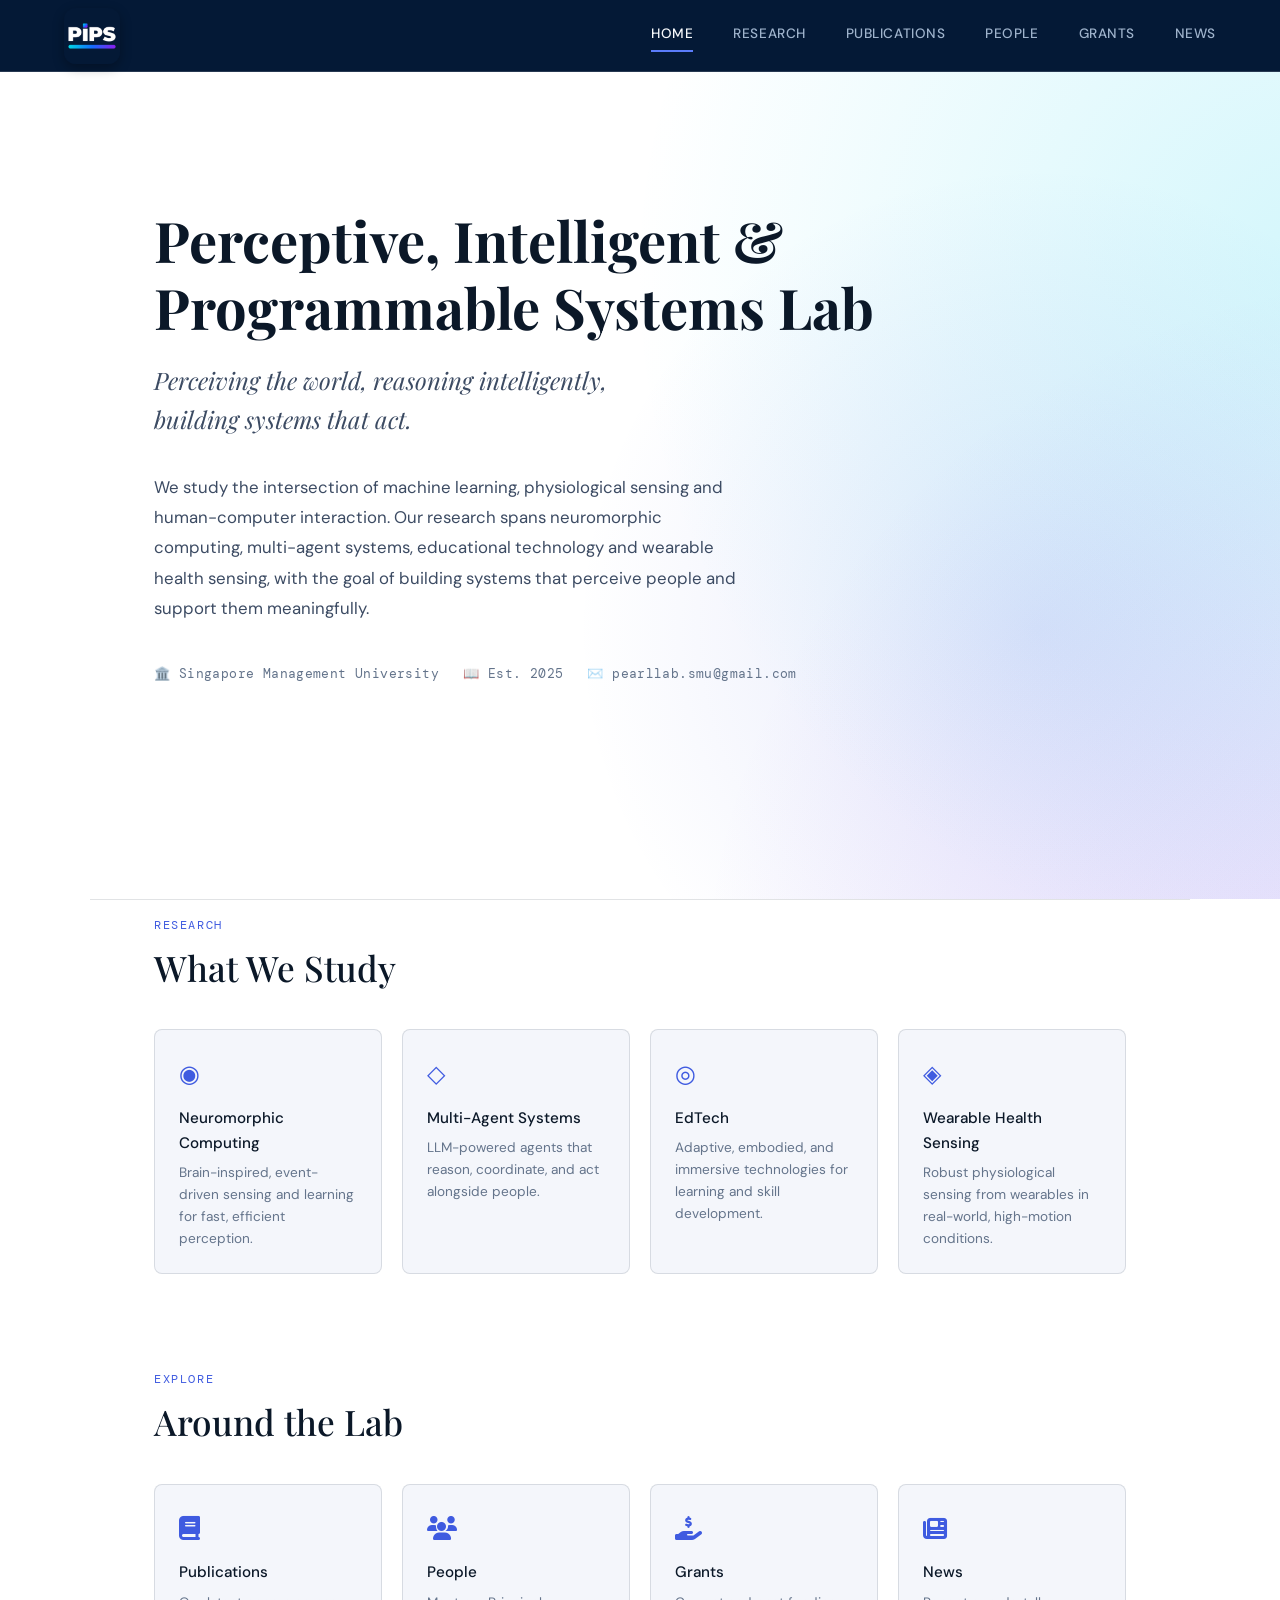
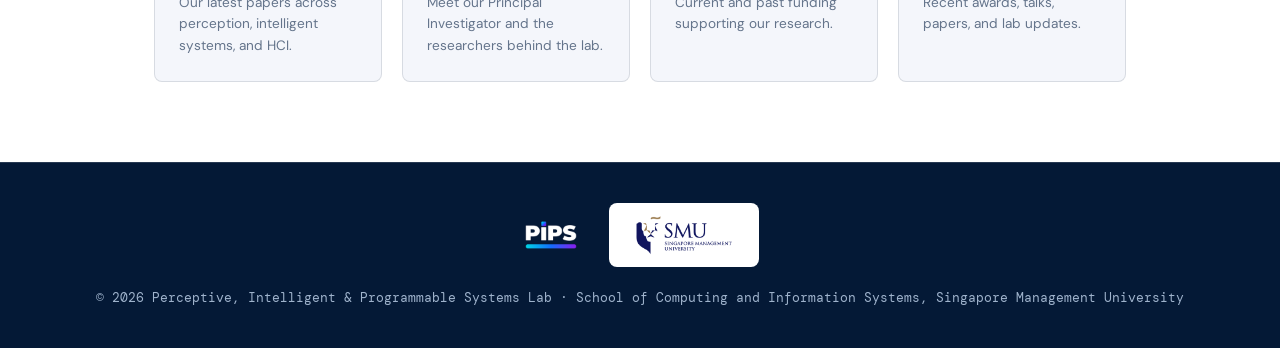
==== commit 6e55e7bf: "dev" ====
--- a/index.html
+++ b/index.html
@@ -29,8 +29,8 @@
     </a>
     <a class="nav-link active" href="/index.html">Home</a>
     <a class="nav-link" href="/research.html">Research</a>
+    <a class="nav-link" href="/publications.html">Publications</a>
     <a class="nav-link" href="/people.html">People</a>
-    <a class="nav-link" href="/publications.html">Publications</a>
     <a class="nav-link" href="/grants.html">Grants</a>
     <a class="nav-link" href="/news.html">News</a>
   </nav>
@@ -55,25 +55,25 @@
     <p class="section-label">Explore</p>
     <h2>Around the Lab</h2>
     <div class="portal-grid">
-      <a class="theme-card fade-in" href="/research.html">
-        <div class="theme-icon"><i class="fa-solid fa-flask"></i></div>
-        <div class="theme-title">Research</div>
-        <div class="theme-text">A closer look at our research themes and the work behind them.</div>
+      <a class="theme-card fade-in" href="/publications.html">
+        <div class="theme-icon"><i class="fa-solid fa-book"></i></div>
+        <div class="theme-title">Publications</div>
+        <div class="theme-text">Our latest papers across perception, intelligent systems, and HCI.</div>
       </a>
       <a class="theme-card fade-in" href="/people.html">
         <div class="theme-icon"><i class="fa-solid fa-users"></i></div>
         <div class="theme-title">People</div>
         <div class="theme-text">Meet our Principal Investigator and the researchers behind the lab.</div>
       </a>
-      <a class="theme-card fade-in" href="/publications.html">
-        <div class="theme-icon"><i class="fa-solid fa-book"></i></div>
-        <div class="theme-title">Publications</div>
-        <div class="theme-text">Our latest papers across perception, intelligent systems, and HCI.</div>
-      </a>
       <a class="theme-card fade-in" href="/grants.html">
         <div class="theme-icon"><i class="fa-solid fa-hand-holding-dollar"></i></div>
         <div class="theme-title">Grants</div>
         <div class="theme-text">Current and past funding supporting our research.</div>
+      </a>
+      <a class="theme-card fade-in" href="/news.html">
+        <div class="theme-icon"><i class="fa-solid fa-newspaper"></i></div>
+        <div class="theme-title">News</div>
+        <div class="theme-text">Recent awards, talks, papers, and lab updates.</div>
       </a>
     </div>
   </section>
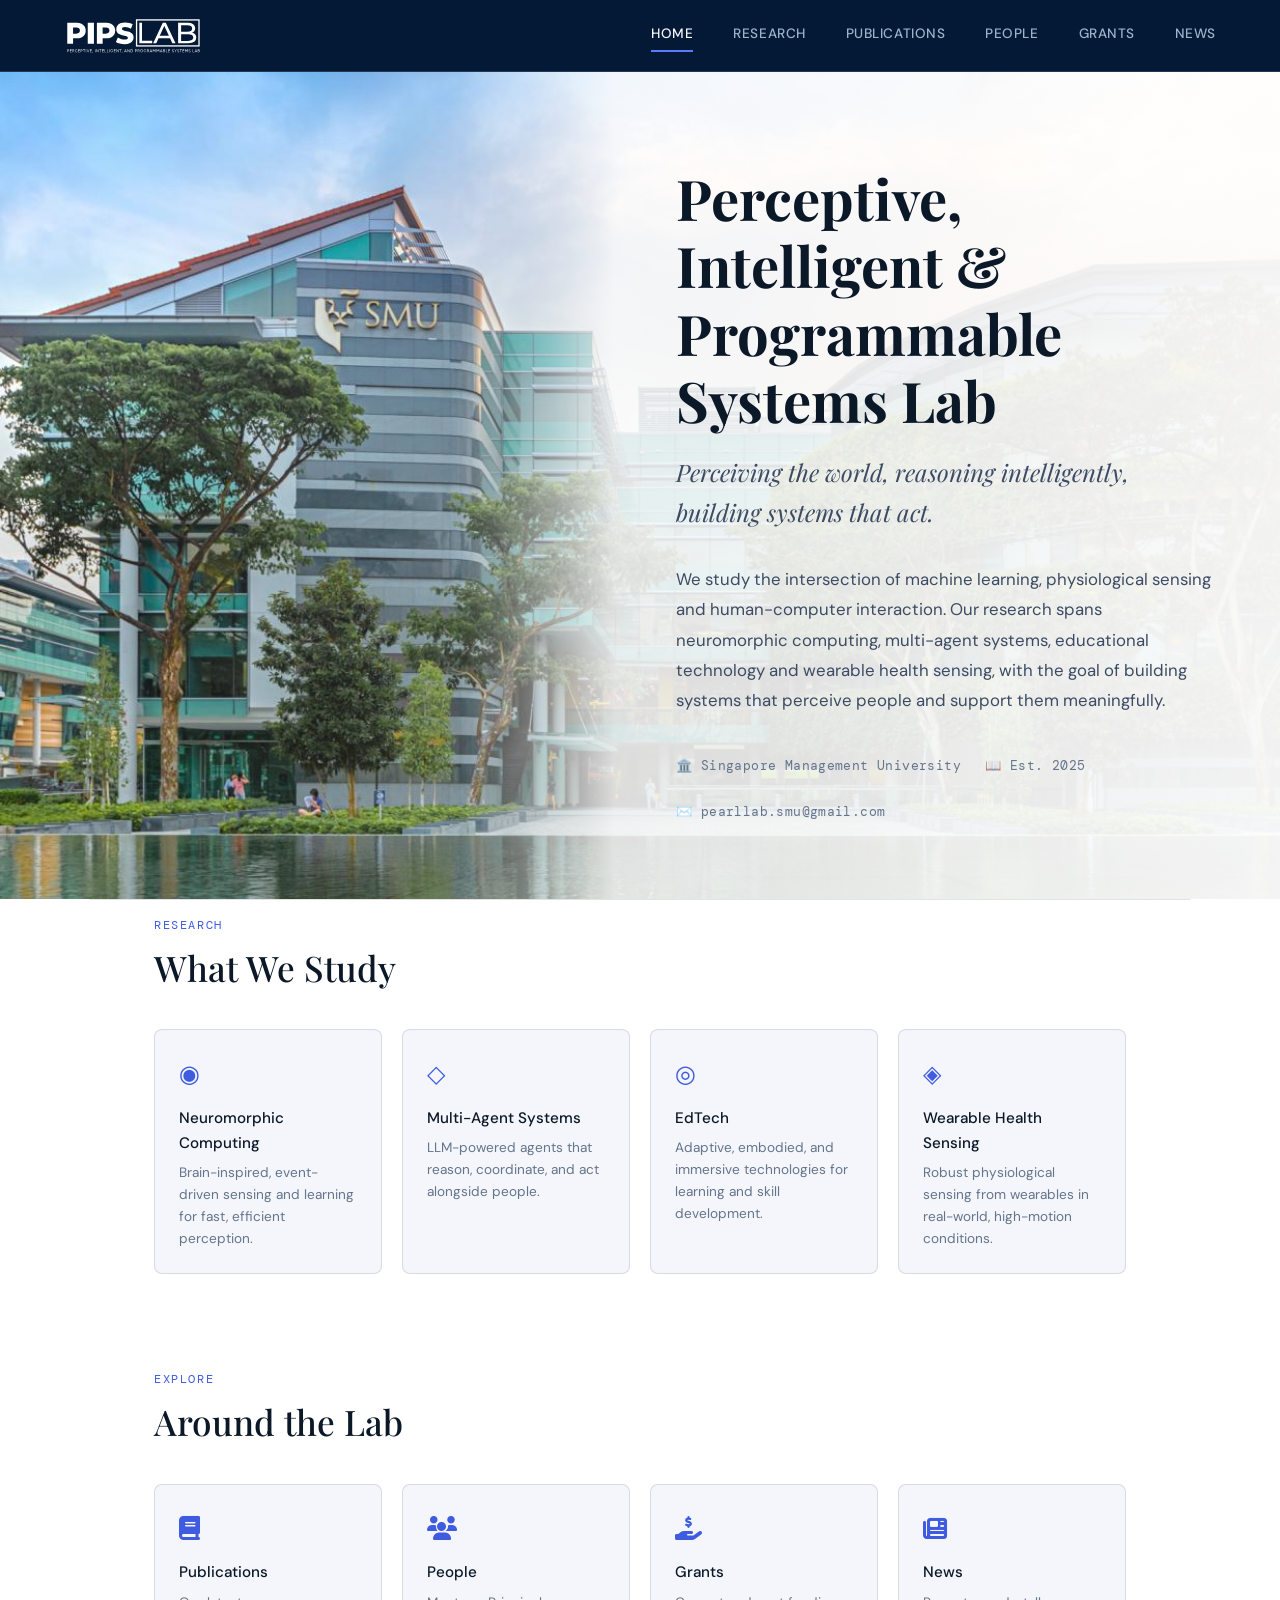
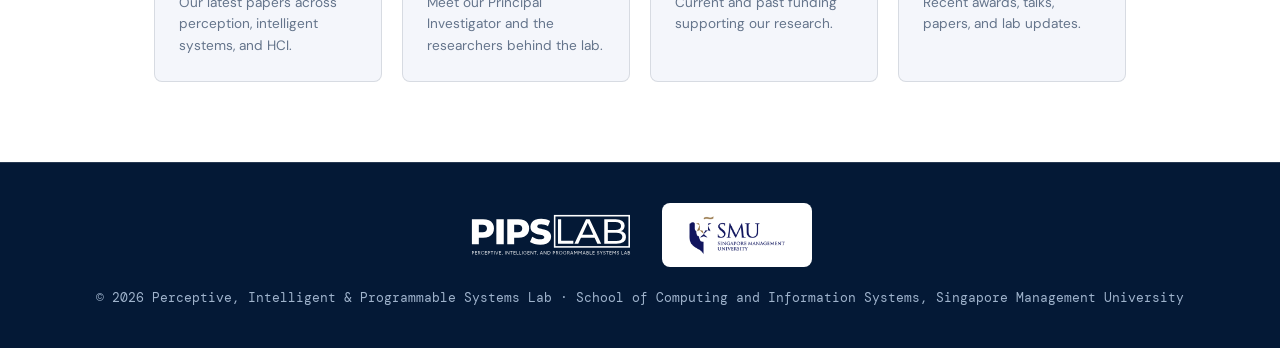
==== commit b9925f51: "remove unwanted images" ====
--- a/index.html
+++ b/index.html
@@ -5,11 +5,12 @@
   <meta charset="UTF-8" />
   <meta name="viewport" content="width=device-width, initial-scale=1.0" />
   <title>PIPS Lab</title>
-  <link rel="icon" href="/images/PIPS-favicons/favicon.ico" sizes="48x48">
-  <link rel="icon" type="image/png" sizes="32x32" href="/images/PIPS-favicons/favicon-32x32.png">
-  <link rel="icon" type="image/png" sizes="16x16" href="/images/PIPS-favicons/favicon-16x16.png">
-  <link rel="apple-touch-icon" sizes="180x180" href="/images/PIPS-favicons/apple-touch-icon.png">
-  <link rel="manifest" href="/images/PIPS-favicons/site.webmanifest">
+  <link rel="icon" href="/images/logos/favicon/favicon.ico" sizes="48x48">
+  <link rel="icon" type="image/svg+xml" href="/images/logos/favicon/favicon.svg">
+  <link rel="icon" type="image/png" sizes="32x32" href="/images/logos/favicon/favicon-32x32.png">
+  <link rel="icon" type="image/png" sizes="16x16" href="/images/logos/favicon/favicon-16x16.png">
+  <link rel="apple-touch-icon" sizes="180x180" href="/images/logos/favicon/apple-touch-icon.png">
+  <link rel="manifest" href="/images/logos/favicon/site.webmanifest">
   <meta name="theme-color" content="#041936">
   <link rel="preconnect" href="https://fonts.googleapis.com" />
   <link rel="preconnect" href="https://fonts.gstatic.com" crossorigin />
@@ -25,7 +26,7 @@
 
   <nav id="main-nav">
     <a class="nav-brand" href="/index.html">
-      <img src="/images/PIPS-favicons/apple-touch-icon.png" alt="PIPS Lab Logo" id="nav-logo" />
+      <img src="/images/logos/logo/pips-lab-logo-white.svg" alt="PIPS Lab" id="nav-logo" />
     </a>
     <a class="nav-link active" href="/index.html">Home</a>
     <a class="nav-link" href="/research.html">Research</a>
--- a/styles.css
+++ b/styles.css
@@ -81,7 +81,7 @@
   z-index: 100;
   height: var(--nav-h);
   background: var(--chrome-bg);
-  /* Solid brand navy — matches the logo icon's own background exactly */
+  /* Solid brand navy, behind the white wordmark */
   border-bottom: 1px solid var(--chrome-line);
   display: flex;
   align-items: center;
@@ -114,15 +114,11 @@
   border-color: var(--chrome-accent);
 }
 
+/* White wordmark, sized by height so it keeps its wide aspect ratio */
 #nav-logo {
-  height: 56px;
-  width: 56px;
-  object-fit: contain;
-  border-radius: 12px;
-  /* Matches the app icon's own rounded-square shape */
+  height: 40px;
+  width: auto;
   display: block;
-  box-shadow: 0 4px 12px rgba(0, 0, 0, 0.3);
-  /* Adds a subtle shadow to separate it from the background */
 }
 
 /* ── Sections ─────────────────────────────────────────── */
@@ -174,17 +170,14 @@
   border-bottom: 1px solid var(--line);
 }
 
-/* Ambient "aurora" background — soft CSS gradients in the logo's own
-   cyan/blue/violet. #home itself is capped at max-width:1100px and centered
+/* Full-bleed cover image behind the hero. #home itself is capped at max-width:1100px and centered
    (the generic `section` rule above), which is fine for the text but much
    narrower than the browser window — so this deliberately escapes that box
    via the left:50%/width:100vw/translateX(-50%) trick to actually span the
    full viewport width, with `body`'s overflow-x:hidden above as a guard
    against the 100vw-vs-scrollbar rounding issue that trick can cause.
-   top:0/bottom:0 ties its height exactly to #home's own height, and the
-   drift below only ever pans the gradient via background-position — the
-   element's box itself never moves or scales — so there is nothing here
-   that can ever clip or bleed into neighboring sections. */
+   top:0/bottom:0 ties its height exactly to #home's own height, so nothing
+   here can ever clip or bleed into neighboring sections. */
 .hero-bg {
   position: absolute;
   top: 0;
@@ -194,22 +187,37 @@
   transform: translateX(-50%);
   z-index: 0;
   pointer-events: none;
+  /* Cover photo, left clear so the SMU logo stands out, with a white veil on
+     the right where the hero text sits (the path is relative to this stylesheet). */
   background:
-    radial-gradient(circle at 74% 22%, rgba(34, 211, 238, .20), transparent 42%),
-    radial-gradient(circle at 80% 80%, rgba(124, 58, 237, .18), transparent 42%),
-    radial-gradient(circle at 58% 50%, rgba(63, 91, 224, .14), transparent 38%);
-  background-size: 140% 140%;
-  animation: heroAuroraDrift 30s ease-in-out infinite alternate;
-}
-
-@keyframes heroAuroraDrift {
-  0% { background-position: 0% 0%; }
-  100% { background-position: 6% 5%; }
-}
-
-/* Keep the decoration out of the way once there's no room for it beside the text */
+    linear-gradient(90deg, rgba(255, 255, 255, 0) 0%, rgba(255, 255, 255, .1) 36%, rgba(255, 255, 255, .85) 48%, rgba(255, 255, 255, .94) 100%),
+    url('images/cover.png') left center / cover no-repeat;
+}
+
+/* On wide screens the hero text moves to the right half, off the logo */
+@media (min-width: 901px) {
+  /* Extra top padding nudges the vertically-centered text down */
+  #home {
+    align-items: flex-end;
+    padding-top: calc(var(--nav-h) + 4rem);
+    padding-bottom: 3rem;
+  }
+  /* The negative margin nudges the text past #home's centered 1100px box,
+     but only by as much spare viewport as there is beside that box */
+  #home > *:not(.hero-bg) {
+    width: 100%;
+    max-width: 540px;
+    margin-right: clamp(-6rem, calc((var(--max) - 100vw) / 2), 0px);
+  }
+}
+
+/* On narrow screens the text spans the full width, so veil the whole photo */
 @media (max-width: 900px) {
-  .hero-bg { display: none; }
+  .hero-bg {
+    background:
+      linear-gradient(rgba(255, 255, 255, .85), rgba(255, 255, 255, .85)),
+      url('images/cover.png') left center / cover no-repeat;
+  }
 }
 
 /* Everything in the hero sits above the background layer */
@@ -228,7 +236,6 @@
 .hero-meta.fade-in { transition-delay: .35s; }
 
 @media (prefers-reduced-motion: reduce) {
-  .hero-bg { animation: none; }
   .fade-in {
     transition: none;
     opacity: 1;
@@ -538,12 +545,6 @@
 .person-name {
   font-weight: 500;
   font-size: .95rem;
-}
-
-.person-role {
-  font-size: .78rem;
-  color: var(--ink3);
-  margin-top: .2rem;
 }
 
 /* ── Publications ──────────────────────────────────────── */
@@ -905,10 +906,8 @@
 }
 
 .footer-logo-pips {
-  height: 60px;
-  width: 60px;
-  object-fit: contain;
-  border-radius: 13px;
+  height: 48px;
+  width: auto;
   display: block;
 }
 
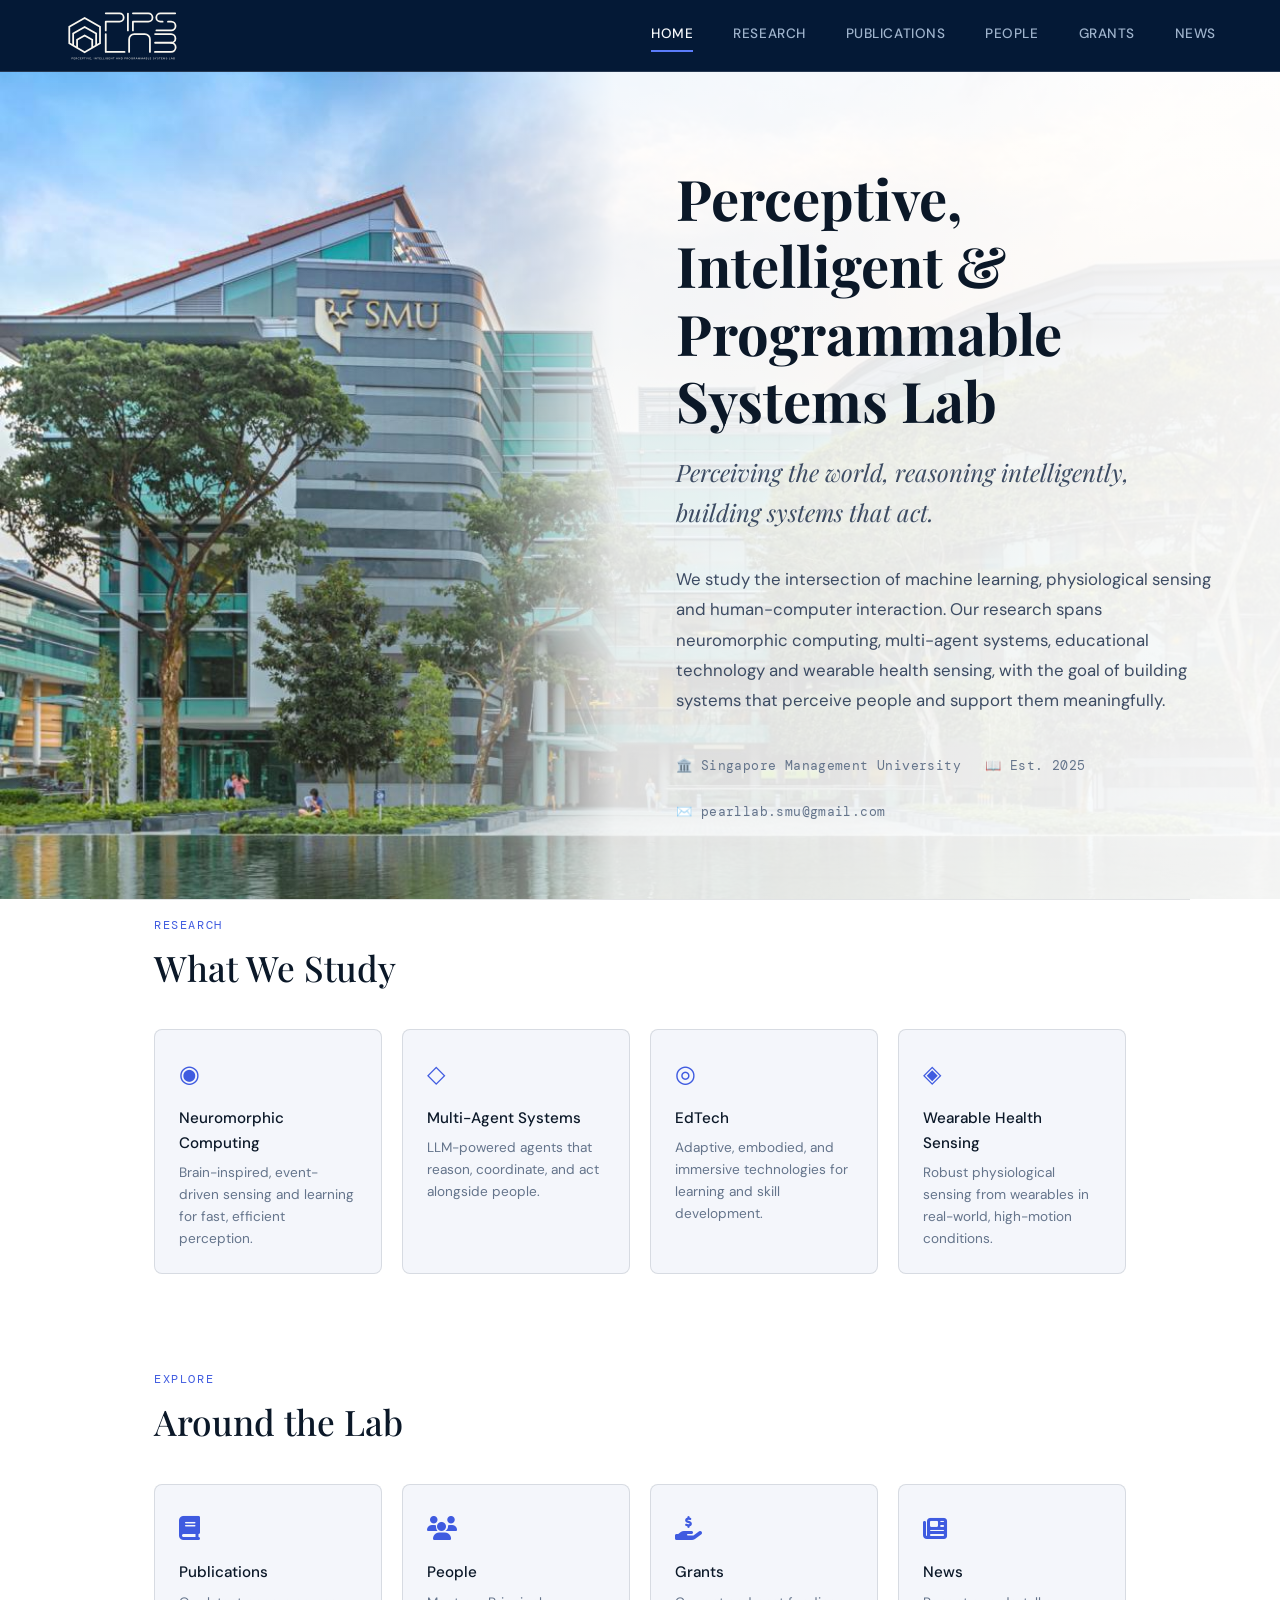
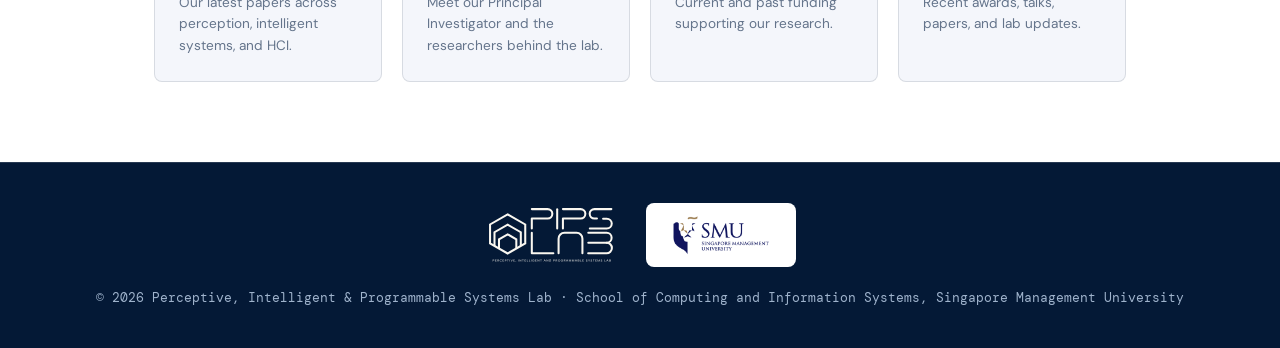
==== commit 5074bced: "new logo" ====
--- a/index.html
+++ b/index.html
@@ -5,12 +5,12 @@
   <meta charset="UTF-8" />
   <meta name="viewport" content="width=device-width, initial-scale=1.0" />
   <title>PIPS Lab</title>
-  <link rel="icon" href="/images/logos/favicon/favicon.ico" sizes="48x48">
-  <link rel="icon" type="image/svg+xml" href="/images/logos/favicon/favicon.svg">
-  <link rel="icon" type="image/png" sizes="32x32" href="/images/logos/favicon/favicon-32x32.png">
-  <link rel="icon" type="image/png" sizes="16x16" href="/images/logos/favicon/favicon-16x16.png">
-  <link rel="apple-touch-icon" sizes="180x180" href="/images/logos/favicon/apple-touch-icon.png">
-  <link rel="manifest" href="/images/logos/favicon/site.webmanifest">
+  <link rel="icon" href="/images/logos2/favicon/favicon.ico" sizes="48x48">
+  <link rel="icon" type="image/svg+xml" href="/images/logos2/favicon/favicon.svg">
+  <link rel="icon" type="image/png" sizes="32x32" href="/images/logos2/favicon/favicon-32x32.png">
+  <link rel="icon" type="image/png" sizes="16x16" href="/images/logos2/favicon/favicon-16x16.png">
+  <link rel="apple-touch-icon" sizes="180x180" href="/images/logos2/favicon/apple-touch-icon.png">
+  <link rel="manifest" href="/images/logos2/favicon/site.webmanifest">
   <meta name="theme-color" content="#041936">
   <link rel="preconnect" href="https://fonts.googleapis.com" />
   <link rel="preconnect" href="https://fonts.gstatic.com" crossorigin />
@@ -26,7 +26,7 @@
 
   <nav id="main-nav">
     <a class="nav-brand" href="/index.html">
-      <img src="/images/logos/logo/pips-lab-logo-white.svg" alt="PIPS Lab" id="nav-logo" />
+      <img src="/images/logos2/logo/pips-lab-logo-light.svg" alt="PIPS Lab" id="nav-logo" />
     </a>
     <a class="nav-link active" href="/index.html">Home</a>
     <a class="nav-link" href="/research.html">Research</a>
--- a/styles.css
+++ b/styles.css
@@ -81,7 +81,7 @@
   z-index: 100;
   height: var(--nav-h);
   background: var(--chrome-bg);
-  /* Solid brand navy, behind the white wordmark */
+  /* Solid brand navy, behind the light logo */
   border-bottom: 1px solid var(--chrome-line);
   display: flex;
   align-items: center;
@@ -114,9 +114,9 @@
   border-color: var(--chrome-accent);
 }
 
-/* White wordmark, sized by height so it keeps its wide aspect ratio */
+/* Light logo, sized by height so it keeps its aspect ratio */
 #nav-logo {
-  height: 40px;
+  height: 56px;
   width: auto;
   display: block;
 }
@@ -432,6 +432,7 @@
   border-radius: 50%;
   object-fit: cover;
   border: 1px solid var(--line);
+  filter: grayscale(100%);
 }
 
 .research-pubs {
@@ -530,7 +531,7 @@
   aspect-ratio: 1;
   object-fit: cover;
   display: block;
-  filter: grayscale(20%);
+  filter: grayscale(100%);
   transition: filter .3s;
 }
 
@@ -906,7 +907,7 @@
 }
 
 .footer-logo-pips {
-  height: 48px;
+  height: 64px;
   width: auto;
   display: block;
 }
@@ -958,6 +959,7 @@
   border-radius: 50%;
   box-shadow: 0 12px 40px rgba(0, 0, 0, 0.18);
   margin: 0 4rem 2rem 0;
+  filter: grayscale(100%);
 }
 
 @media (max-width: 768px) {
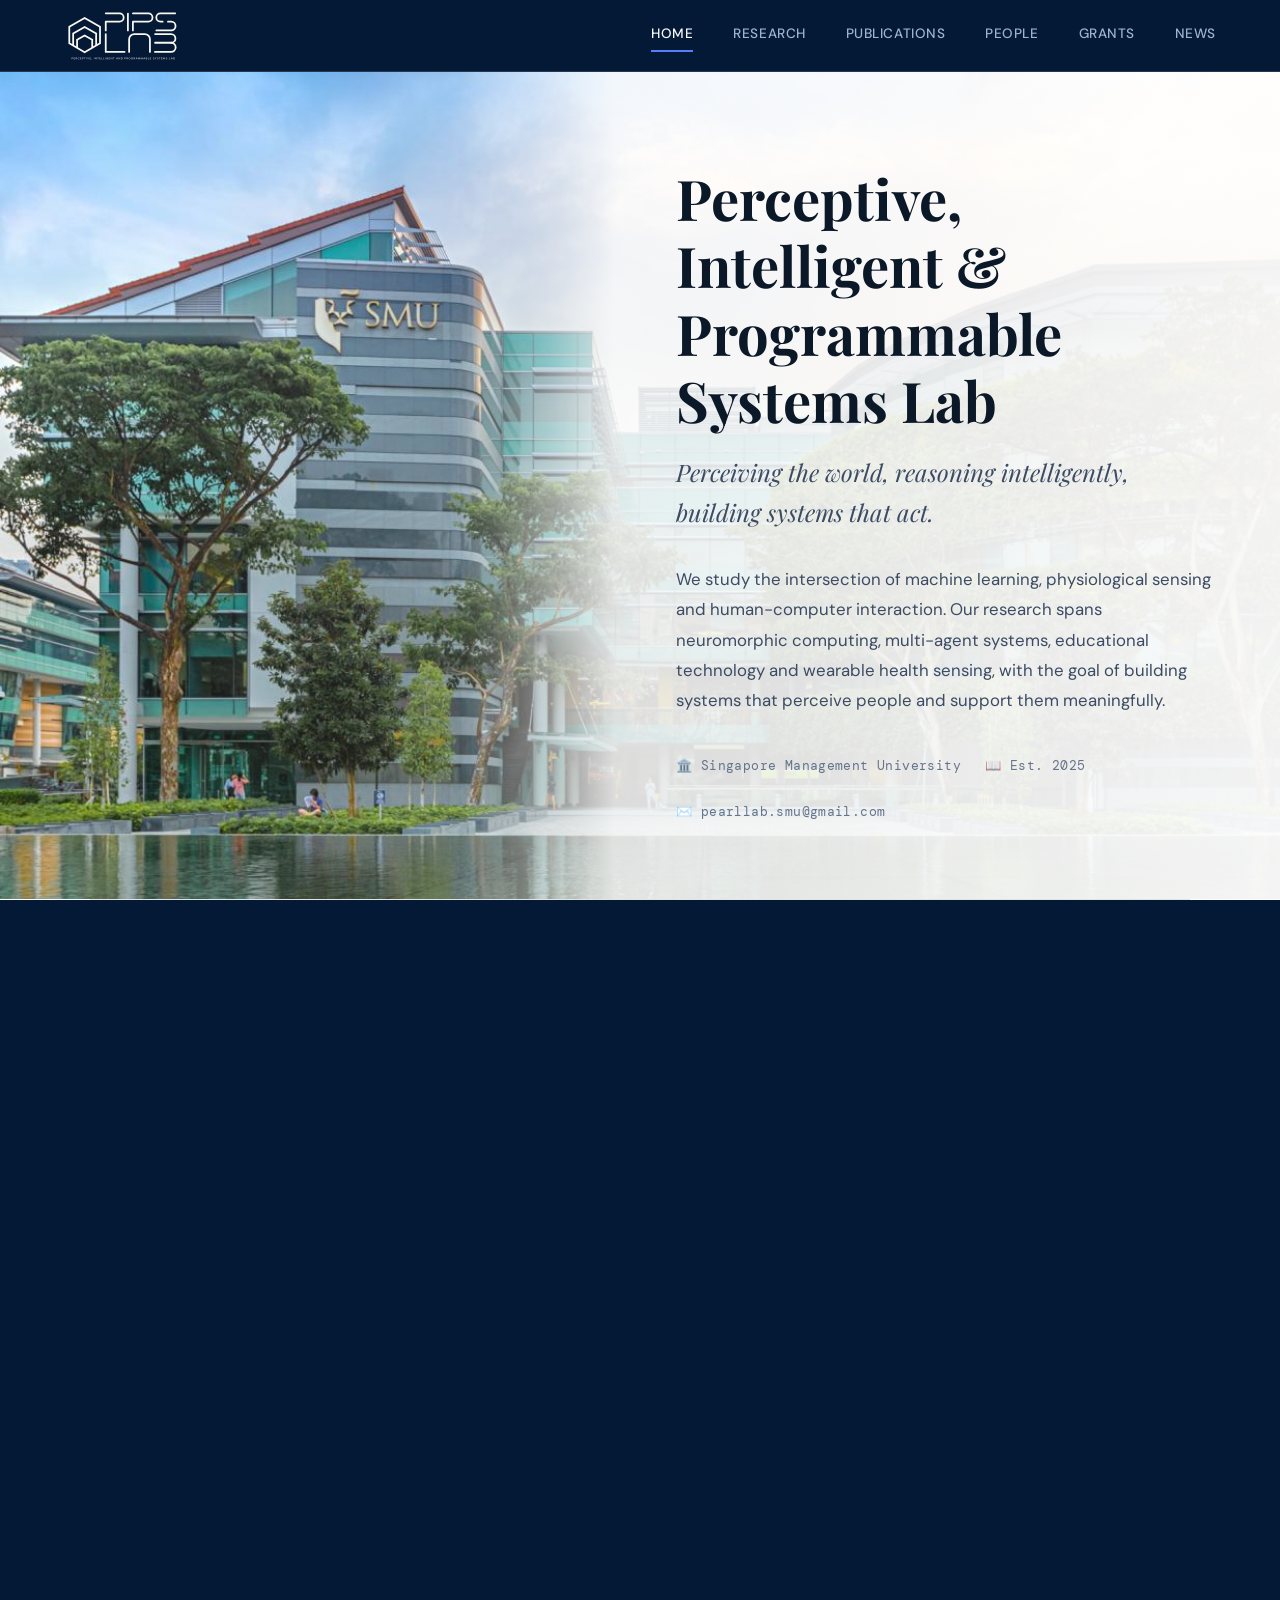
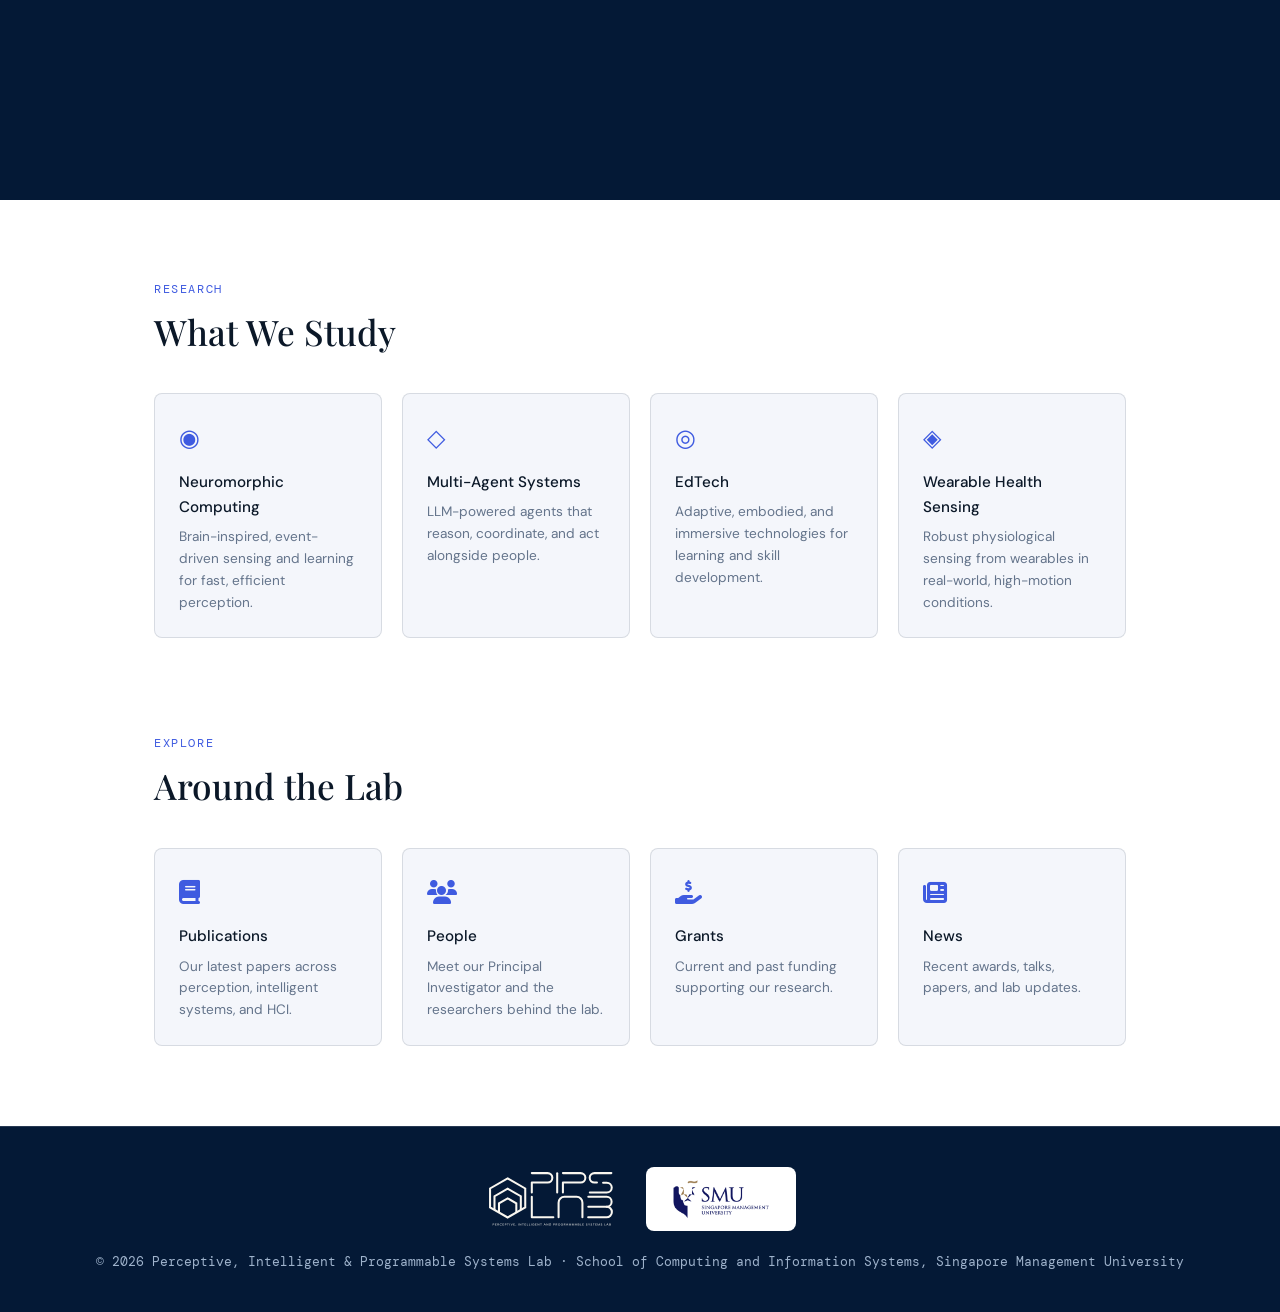
==== commit 4ad5ce00: "scroll triggered logo" ====
--- a/index.html
+++ b/index.html
@@ -18,7 +18,6 @@
   <link
     href="https://fonts.googleapis.com/css2?family=Playfair+Display:ital,wght@0,500;0,700;1,500&family=DM+Sans:wght@300;400;500&family=DM+Mono:wght@400&display=swap"
     rel="stylesheet" />
-  <meta name="google-site-verification" content="FxL3fvfdQCImdmo99AYAmWjwoZoB-DfS0PSXIp6NQ-M" />
   <link rel="stylesheet" href="/styles.css" />
 </head>
 
@@ -45,6 +44,33 @@
     <p class="hero-desc fade-in" id="hero-desc"></p>
     <div class="hero-meta fade-in" id="hero-meta"></div>
   </section>
+
+  <!-- Scroll-driven logo scene: the mark, then the wordmark, draw in as you scroll
+       (see script.js's initLogoScene). Fully drawn without JS or with reduced motion. -->
+  <div class="logo-scene" id="logo-scene">
+    <div class="logo-scene-inner">
+      <svg class="logo-scene-svg" viewBox="268 100 1051 503" role="img" aria-labelledby="logo-scene-title">
+        <title id="logo-scene-title">PIPS Lab — Perceptive, Intelligent and Programmable Systems Lab</title>
+        <g class="logo-scene-mark" fill="none" stroke="#FAF7F0" stroke-width="16" stroke-linejoin="miter">
+          <path class="ls-stroke" pathLength="1" d="M453.5 189.2L591.5 268.87L591.5 417.13L453.5 496.8L315.5 417.13L315.5 268.87Z"/>
+          <path class="ls-stroke" pathLength="1" d="M350.25 437.19L350.25 329.81L453.5 270.2L556.75 329.81L556.75 437.19"/>
+          <path class="ls-stroke" pathLength="1" d="M385.5 457.54L385.5 385.46L453.5 346.2L521.5 385.46L521.5 457.54"/>
+        </g>
+        <g class="logo-scene-word" fill="none" stroke="#FAF7F0" stroke-width="16" stroke-linecap="round" stroke-linejoin="round">
+          <path class="ls-stroke" pathLength="1" d="M643 148H766.75A37.25 37.25 0 0 1 766.75 222.5H643V301"/>
+          <path class="ls-stroke" pathLength="1" d="M842 150V301"/>
+          <path class="ls-stroke" pathLength="1" d="M887 148H1025.75A37.25 37.25 0 0 1 1025.75 222.5H887V301"/>
+          <path class="ls-stroke" pathLength="1" d="M1267 148H1134.25A37.25 37.25 0 0 0 1134.25 222.5H1154"/>
+          <path class="ls-stroke" pathLength="1" d="M1202 223H1231A39 39 0 0 1 1231 301H1098"/>
+          <path class="ls-stroke" pathLength="1" d="M643 334V495H812"/>
+          <path class="ls-stroke" pathLength="1" d="M853 495V380A46 46 0 0 1 899 334H994A46 46 0 0 1 1040 380V495"/>
+          <path class="ls-stroke" pathLength="1" d="M1086 334H1230A39 39 0 0 1 1230 412H1086"/>
+          <path class="ls-stroke" pathLength="1" d="M1229.5 412A41.5 41.5 0 0 1 1229.5 495H1085"/>
+        </g>
+        <path class="logo-scene-sub" fill="#FAF7F0" d="M342.71 551.8Q343.89 551.8 344.63 551.44Q345.37 551.07 345.73 550.41Q346.08 549.74 346.08 548.85Q346.08 547.45 345.28 546.67Q344.47 545.9 342.71 545.9H338.9V551.8ZM348.46 548.85Q348.46 549.77 348.15 550.65Q347.84 551.53 347.15 552.25Q346.46 552.96 345.37 553.38Q344.27 553.8 342.71 553.8H338.9V560.5H336.54V543.9H342.71Q344.67 543.9 345.94 544.57Q347.21 545.24 347.84 546.37Q348.46 547.5 348.46 548.85Z M366.55 545.9H357.82V551.08H364.37V553.08H357.82V558.5H366.55V560.5H355.45V543.9H366.55Z M382.89 548.85Q382.89 547.49 382.09 546.7Q381.29 545.9 379.53 545.9H375.73V551.8H379.54Q380.71 551.8 381.44 551.44Q382.18 551.07 382.54 550.41Q382.89 549.74 382.89 548.85ZM379.53 543.9Q381.49 543.9 382.76 544.57Q384.03 545.24 384.66 546.36Q385.3 547.49 385.3 548.85Q385.3 549.77 384.98 550.64Q384.67 551.52 383.98 552.24Q383.29 552.95 382.2 553.38Q381.1 553.8 379.54 553.8H375.73V560.5H373.37V543.9ZM381.06 552.99 385.63 560.5H382.95L378.53 552.99Z M391.53 552.2Q391.53 550.33 392.16 548.77Q392.8 547.22 393.94 546.09Q395.08 544.97 396.59 544.35Q398.1 543.73 399.86 543.73Q402.34 543.73 404.3 544.89Q406.26 546.05 407.28 548.23L405.37 548.92Q404.81 547.82 403.93 547.13Q403.05 546.45 402 546.12Q400.96 545.78 399.9 545.78Q398.2 545.78 396.85 546.56Q395.49 547.34 394.72 548.78Q393.94 550.23 393.94 552.2Q393.94 554.15 394.72 555.59Q395.49 557.03 396.85 557.83Q398.2 558.62 399.9 558.62Q400.99 558.62 402.06 558.27Q403.13 557.92 404.05 557.13Q404.96 556.34 405.56 555.05L407.47 555.72Q406.4 558.23 404.4 559.45Q402.41 560.67 399.86 560.67Q398.1 560.67 396.59 560.05Q395.08 559.43 393.94 558.29Q392.8 557.16 392.16 555.6Q391.53 554.05 391.53 552.2Z M424.55 545.9H415.82V551.08H422.37V553.08H415.82V558.5H424.55V560.5H413.45V543.9H424.55Z M438.21 551.8Q439.39 551.8 440.13 551.44Q440.87 551.07 441.23 550.41Q441.58 549.74 441.58 548.85Q441.58 547.45 440.78 546.67Q439.97 545.9 438.21 545.9H434.4V551.8ZM443.96 548.85Q443.96 549.77 443.65 550.65Q443.34 551.53 442.65 552.25Q441.96 552.96 440.87 553.38Q439.77 553.8 438.21 553.8H434.4V560.5H432.04V543.9H438.21Q440.17 543.9 441.44 544.57Q442.71 545.24 443.34 546.37Q443.96 547.5 443.96 548.85Z M449.14 543.9H461.86V545.9H456.69V560.5H454.33V545.9H449.14Z M468.32 543.9H470.68V560.5H468.32Z M490.08 543.9H492.59L486.34 560.5H483.61L477.41 543.9H479.92L484.99 558.05Z M509.55 545.9H500.82V551.08H507.37V553.08H500.82V558.5H509.55V560.5H498.45V543.9H509.55Z M518.07 557.41H520.65L517.91 563.87H516.35Z M536.82 543.9H539.18V560.5H536.82Z M560.03 543.9V560.5H557.61L549.33 547.65V560.5H546.97V543.9H549.39L557.67 556.71V543.9Z M567.14 543.9H579.86V545.9H574.69V560.5H572.33V545.9H567.14Z M597.55 545.9H588.82V551.08H595.37V553.08H588.82V558.5H597.55V560.5H586.45V543.9H597.55Z M606.89 543.9V558.5H614.48V560.5H604.52V543.9Z M623.89 543.9V558.5H631.48V560.5H621.52V543.9Z M637.82 543.9H640.18V560.5H637.82Z M660.63 548.98Q659.73 547.29 658.34 546.53Q656.95 545.77 655.33 545.77Q653.65 545.77 652.29 546.58Q650.92 547.38 650.13 548.82Q649.33 550.26 649.33 552.2Q649.33 554.13 650.11 555.57Q650.89 557.01 652.25 557.81Q653.61 558.62 655.29 558.62Q656.5 558.62 657.57 558.19Q658.64 557.77 659.43 557.01Q660.23 556.25 660.67 555.22V553.41H655.47V551.47H663.07V555.33Q662.51 556.85 661.38 558.06Q660.25 559.27 658.7 559.97Q657.14 560.67 655.29 560.67Q653.53 560.67 652.01 560.05Q650.49 559.43 649.35 558.31Q648.21 557.18 647.57 555.63Q646.93 554.07 646.93 552.2Q646.93 550.34 647.57 548.79Q648.21 547.23 649.35 546.1Q650.49 544.97 652.01 544.35Q653.53 543.73 655.29 543.73Q656.88 543.73 658.33 544.25Q659.78 544.77 660.92 545.77Q662.06 546.76 662.7 548.21Z M680.55 545.9H671.82V551.08H678.37V553.08H671.82V558.5H680.55V560.5H669.45V543.9H680.55Z M701.53 543.9V560.5H699.11L690.83 547.65V560.5H688.47V543.9H690.89L699.17 556.71V543.9Z M708.64 543.9H721.36V545.9H716.19V560.5H713.83V545.9H708.64Z M744.44 545.9H743.61L738.39 560.5H735.98L741.94 543.9H746.06L752.02 560.5H749.61ZM739.04 554.28H748.72V556.29H739.04Z M772.03 543.9V560.5H769.61L761.33 547.65V560.5H758.97V543.9H761.39L769.67 556.71V543.9Z M785.47 543.9Q788.16 543.9 790.12 544.91Q792.08 545.93 793.15 547.81Q794.23 549.69 794.23 552.26Q794.23 554.82 793.15 556.67Q792.08 558.51 790.12 559.5Q788.16 560.5 785.47 560.5H779.77V543.9ZM785.47 558.5Q788.59 558.5 790.21 556.86Q791.83 555.21 791.83 552.26Q791.83 549.29 790.21 547.59Q788.59 545.9 785.47 545.9H782.13V558.5Z M817.71 551.8Q818.89 551.8 819.63 551.44Q820.37 551.07 820.73 550.41Q821.08 549.74 821.08 548.85Q821.08 547.45 820.28 546.67Q819.47 545.9 817.71 545.9H813.9V551.8ZM823.46 548.85Q823.46 549.77 823.15 550.65Q822.84 551.53 822.15 552.25Q821.46 552.96 820.37 553.38Q819.27 553.8 817.71 553.8H813.9V560.5H811.54V543.9H817.71Q819.67 543.9 820.94 544.57Q822.21 545.24 822.84 546.37Q823.46 547.5 823.46 548.85Z M839.89 548.85Q839.89 547.49 839.09 546.7Q838.29 545.9 836.53 545.9H832.73V551.8H836.54Q837.71 551.8 838.44 551.44Q839.18 551.07 839.54 550.41Q839.89 549.74 839.89 548.85ZM836.53 543.9Q838.49 543.9 839.76 544.57Q841.03 545.24 841.66 546.36Q842.3 547.49 842.3 548.85Q842.3 549.77 841.98 550.64Q841.67 551.52 840.98 552.24Q840.29 552.95 839.2 553.38Q838.1 553.8 836.54 553.8H832.73V560.5H830.37V543.9ZM838.06 552.99 842.63 560.5H839.95L835.53 552.99Z M857.01 560.67Q855.26 560.67 853.73 560.05Q852.21 559.43 851.07 558.31Q849.94 557.18 849.29 555.63Q848.65 554.07 848.65 552.2Q848.65 550.33 849.29 548.78Q849.94 547.23 851.07 546.1Q852.21 544.97 853.73 544.35Q855.26 543.73 857.01 543.73Q858.76 543.73 860.28 544.35Q861.79 544.97 862.93 546.1Q864.06 547.23 864.71 548.78Q865.35 550.33 865.35 552.2Q865.35 554.07 864.71 555.63Q864.07 557.18 862.93 558.31Q861.79 559.43 860.28 560.05Q858.76 560.67 857.01 560.67ZM857.02 558.64Q858.71 558.64 860.05 557.85Q861.39 557.06 862.16 555.61Q862.94 554.17 862.94 552.2Q862.94 550.21 862.16 548.77Q861.39 547.33 860.05 546.55Q858.71 545.76 857.02 545.76Q855.3 545.76 853.96 546.55Q852.61 547.33 851.84 548.77Q851.06 550.21 851.06 552.2Q851.06 554.16 851.84 555.61Q852.62 557.06 853.96 557.85Q855.3 558.64 857.02 558.64Z M884.63 548.98Q883.73 547.29 882.34 546.53Q880.95 545.77 879.33 545.77Q877.65 545.77 876.29 546.58Q874.92 547.38 874.13 548.82Q873.33 550.26 873.33 552.2Q873.33 554.13 874.11 555.57Q874.89 557.01 876.25 557.81Q877.61 558.62 879.29 558.62Q880.5 558.62 881.57 558.19Q882.64 557.77 883.43 557.01Q884.23 556.25 884.67 555.22V553.41H879.47V551.47H887.07V555.33Q886.51 556.85 885.38 558.06Q884.25 559.27 882.7 559.97Q881.14 560.67 879.29 560.67Q877.53 560.67 876.01 560.05Q874.49 559.43 873.35 558.31Q872.21 557.18 871.57 555.63Q870.93 554.07 870.93 552.2Q870.93 550.34 871.57 548.79Q872.21 547.23 873.35 546.1Q874.49 544.97 876.01 544.35Q877.53 543.73 879.29 543.73Q880.88 543.73 882.33 544.25Q883.78 544.77 884.92 545.77Q886.06 546.76 886.7 548.21Z M903.89 548.85Q903.89 547.49 903.09 546.7Q902.29 545.9 900.53 545.9H896.73V551.8H900.54Q901.71 551.8 902.44 551.44Q903.18 551.07 903.54 550.41Q903.89 549.74 903.89 548.85ZM900.53 543.9Q902.49 543.9 903.76 544.57Q905.03 545.24 905.66 546.36Q906.3 547.49 906.3 548.85Q906.3 549.77 905.98 550.64Q905.67 551.52 904.98 552.24Q904.29 552.95 903.2 553.38Q902.1 553.8 900.54 553.8H896.73V560.5H894.37V543.9ZM902.06 552.99 906.63 560.5H903.95L899.53 552.99Z M920.44 545.9H919.61L914.39 560.5H911.98L917.94 543.9H922.06L928.02 560.5H925.61ZM915.04 554.28H924.72V556.29H915.04Z M936.37 560.5H934.01V543.9H936.62L942.51 557.34L948.39 543.9H950.99V560.5H948.63V548.51L943.38 560.5H941.63L936.37 548.51Z M960.37 560.5H958.01V543.9H960.62L966.51 557.34L972.39 543.9H974.99V560.5H972.63V548.51L967.38 560.5H965.63L960.37 548.51Z M989.44 545.9H988.61L983.39 560.5H980.98L986.94 543.9H991.06L997.02 560.5H994.61ZM984.04 554.28H993.72V556.29H984.04Z M1013.07 548.5Q1013.07 547.29 1012.27 546.6Q1011.47 545.9 1009.99 545.9H1005.52V551.08H1010.02Q1011.46 551.08 1012.27 550.39Q1013.07 549.71 1013.07 548.5ZM1003.16 560.5V543.9H1010.19Q1011.95 543.9 1013.11 544.49Q1014.27 545.09 1014.85 546.06Q1015.44 547.03 1015.44 548.21Q1015.44 549.32 1015.03 550.08Q1014.62 550.85 1013.93 551.3Q1013.25 551.75 1012.4 551.93V552.11Q1013.41 552.25 1014.19 552.72Q1014.97 553.18 1015.4 554.01Q1015.84 554.84 1015.84 556.06Q1015.84 557.3 1015.2 558.32Q1014.56 559.33 1013.36 559.91Q1012.16 560.5 1010.45 560.5ZM1005.52 558.5H1010.25Q1011.77 558.5 1012.63 557.81Q1013.49 557.12 1013.49 555.81Q1013.49 554.47 1012.57 553.78Q1011.66 553.08 1010.17 553.08H1005.52Z M1024.89 543.9V558.5H1032.48V560.5H1022.52V543.9Z M1050.55 545.9H1041.82V551.08H1048.37V553.08H1041.82V558.5H1050.55V560.5H1039.45V543.9H1050.55Z M1069.94 556.11Q1070.09 556.77 1070.52 557.34Q1070.96 557.92 1071.71 558.28Q1072.47 558.64 1073.58 558.64Q1075.25 558.64 1076.04 557.86Q1076.84 557.09 1076.84 556.04Q1076.84 555.18 1076.36 554.63Q1075.88 554.07 1075.03 553.68Q1074.19 553.3 1073.11 552.98Q1072.14 552.7 1071.23 552.38Q1070.31 552.06 1069.58 551.58Q1068.85 551.09 1068.42 550.32Q1067.99 549.55 1067.99 548.39Q1067.99 546.94 1068.68 545.89Q1069.37 544.84 1070.62 544.29Q1071.86 543.73 1073.5 543.73Q1074.88 543.73 1075.97 544.12Q1077.05 544.51 1077.8 545.24Q1078.55 545.97 1078.91 546.99L1076.76 547.77Q1076.61 547.24 1076.15 546.78Q1075.7 546.33 1075.01 546.04Q1074.32 545.76 1073.47 545.74Q1072.6 545.73 1071.9 546.02Q1071.2 546.31 1070.79 546.86Q1070.38 547.41 1070.38 548.16Q1070.38 548.99 1070.85 549.47Q1071.32 549.95 1072.11 550.25Q1072.9 550.56 1073.85 550.85Q1074.84 551.15 1075.79 551.51Q1076.75 551.87 1077.52 552.41Q1078.29 552.96 1078.76 553.78Q1079.23 554.6 1079.23 555.82Q1079.23 557.15 1078.61 558.25Q1078 559.35 1076.76 560.01Q1075.52 560.67 1073.65 560.67Q1072.1 560.67 1070.87 560.19Q1069.64 559.72 1068.84 558.88Q1068.04 558.03 1067.77 556.91Z M1096.68 543.9H1099.31L1093.17 554.33V560.5H1090.81V554.35L1084.69 543.9H1087.3L1091.99 552.17Z M1106.94 556.11Q1107.09 556.77 1107.52 557.34Q1107.96 557.92 1108.71 558.28Q1109.47 558.64 1110.58 558.64Q1112.25 558.64 1113.04 557.86Q1113.84 557.09 1113.84 556.04Q1113.84 555.18 1113.36 554.63Q1112.88 554.07 1112.03 553.68Q1111.19 553.3 1110.11 552.98Q1109.14 552.7 1108.23 552.38Q1107.31 552.06 1106.58 551.58Q1105.85 551.09 1105.42 550.32Q1104.99 549.55 1104.99 548.39Q1104.99 546.94 1105.68 545.89Q1106.37 544.84 1107.62 544.29Q1108.86 543.73 1110.5 543.73Q1111.88 543.73 1112.97 544.12Q1114.05 544.51 1114.8 545.24Q1115.55 545.97 1115.91 546.99L1113.76 547.77Q1113.61 547.24 1113.15 546.78Q1112.7 546.33 1112.01 546.04Q1111.32 545.76 1110.47 545.74Q1109.6 545.73 1108.9 546.02Q1108.2 546.31 1107.79 546.86Q1107.38 547.41 1107.38 548.16Q1107.38 548.99 1107.85 549.47Q1108.32 549.95 1109.11 550.25Q1109.9 550.56 1110.85 550.85Q1111.84 551.15 1112.79 551.51Q1113.75 551.87 1114.52 552.41Q1115.29 552.96 1115.76 553.78Q1116.23 554.6 1116.23 555.82Q1116.23 557.15 1115.61 558.25Q1115 559.35 1113.76 560.01Q1112.52 560.67 1110.65 560.67Q1109.1 560.67 1107.87 560.19Q1106.64 559.72 1105.84 558.88Q1105.04 558.03 1104.77 556.91Z M1122.14 543.9H1134.86V545.9H1129.69V560.5H1127.33V545.9H1122.14Z M1152.55 545.9H1143.82V551.08H1150.37V553.08H1143.82V558.5H1152.55V560.5H1141.45V543.9H1152.55Z M1161.37 560.5H1159.01V543.9H1161.62L1167.51 557.34L1173.39 543.9H1175.99V560.5H1173.63V548.51L1168.38 560.5H1166.63L1161.37 548.51Z M1185.94 556.11Q1186.09 556.77 1186.52 557.34Q1186.96 557.92 1187.71 558.28Q1188.47 558.64 1189.58 558.64Q1191.25 558.64 1192.04 557.86Q1192.84 557.09 1192.84 556.04Q1192.84 555.18 1192.36 554.63Q1191.88 554.07 1191.03 553.68Q1190.19 553.3 1189.11 552.98Q1188.14 552.7 1187.23 552.38Q1186.31 552.06 1185.58 551.58Q1184.85 551.09 1184.42 550.32Q1183.99 549.55 1183.99 548.39Q1183.99 546.94 1184.68 545.89Q1185.37 544.84 1186.62 544.29Q1187.86 543.73 1189.5 543.73Q1190.88 543.73 1191.97 544.12Q1193.05 544.51 1193.8 545.24Q1194.55 545.97 1194.91 546.99L1192.76 547.77Q1192.61 547.24 1192.15 546.78Q1191.7 546.33 1191.01 546.04Q1190.32 545.76 1189.47 545.74Q1188.6 545.73 1187.9 546.02Q1187.2 546.31 1186.79 546.86Q1186.38 547.41 1186.38 548.16Q1186.38 548.99 1186.85 549.47Q1187.32 549.95 1188.11 550.25Q1188.9 550.56 1189.85 550.85Q1190.84 551.15 1191.79 551.51Q1192.75 551.87 1193.52 552.41Q1194.29 552.96 1194.76 553.78Q1195.23 554.6 1195.23 555.82Q1195.23 557.15 1194.61 558.25Q1194 559.35 1192.76 560.01Q1191.52 560.67 1189.65 560.67Q1188.1 560.67 1186.87 560.19Q1185.64 559.72 1184.84 558.88Q1184.04 558.03 1183.77 556.91Z M1214.89 543.9V558.5H1222.48V560.5H1212.52V543.9Z M1236.44 545.9H1235.61L1230.39 560.5H1227.98L1233.94 543.9H1238.06L1244.02 560.5H1241.61ZM1231.04 554.28H1240.72V556.29H1231.04Z M1260.07 548.5Q1260.07 547.29 1259.27 546.6Q1258.47 545.9 1256.99 545.9H1252.52V551.08H1257.02Q1258.46 551.08 1259.27 550.39Q1260.07 549.71 1260.07 548.5ZM1250.16 560.5V543.9H1257.19Q1258.95 543.9 1260.11 544.49Q1261.27 545.09 1261.85 546.06Q1262.44 547.03 1262.44 548.21Q1262.44 549.32 1262.03 550.08Q1261.62 550.85 1260.93 551.3Q1260.25 551.75 1259.4 551.93V552.11Q1260.41 552.25 1261.19 552.72Q1261.97 553.18 1262.4 554.01Q1262.84 554.84 1262.84 556.06Q1262.84 557.3 1262.2 558.32Q1261.56 559.33 1260.36 559.91Q1259.16 560.5 1257.45 560.5ZM1252.52 558.5H1257.25Q1258.77 558.5 1259.63 557.81Q1260.49 557.12 1260.49 555.81Q1260.49 554.47 1259.57 553.78Q1258.66 553.08 1257.17 553.08H1252.52Z"/>
+      </svg>
+    </div>
+  </div>
 
   <section id="research">
     <p class="section-label">Research</p>
--- a/styles.css
+++ b/styles.css
@@ -548,6 +548,12 @@
   font-size: .95rem;
 }
 
+.person-role {
+  margin-top: .2rem;
+  font-size: .8rem;
+  color: var(--ink3);
+}
+
 /* ── Publications ──────────────────────────────────────── */
 
 .pub-filters {
@@ -921,6 +927,40 @@
   border-radius: 8px;
 }
 
+/* ── Home logo scene (scroll-driven draw-in) ─────────────
+   A navy band that scrolls with the page; as it moves into view script.js
+   maps that progress onto each path's stroke-dashoffset (paths use
+   pathLength="1", so 0 = drawn, 1 = hidden). Without the .is-animated
+   class (no JS, reduced motion) the logo is simply shown static. */
+.logo-scene {
+  background: var(--chrome-bg);
+  color: var(--chrome-ink);
+}
+
+.logo-scene-inner {
+  min-height: 100vh;
+  display: flex;
+  align-items: center;
+  justify-content: center;
+  padding: 6rem clamp(1.5rem, 5vw, 4rem);
+}
+
+.logo-scene-svg {
+  width: min(720px, 100%);
+  height: auto;
+  display: block;
+  overflow: visible;
+}
+
+.logo-scene.is-animated .ls-stroke {
+  stroke-dasharray: 1;
+}
+
+/* The scene sits between sections, so the next one needs its own gap */
+.logo-scene + section {
+  padding-top: 5rem;
+}
+
 /* ── Scroll fade-in animation ──────────────────────────── */
 .fade-in {
   opacity: 0;
